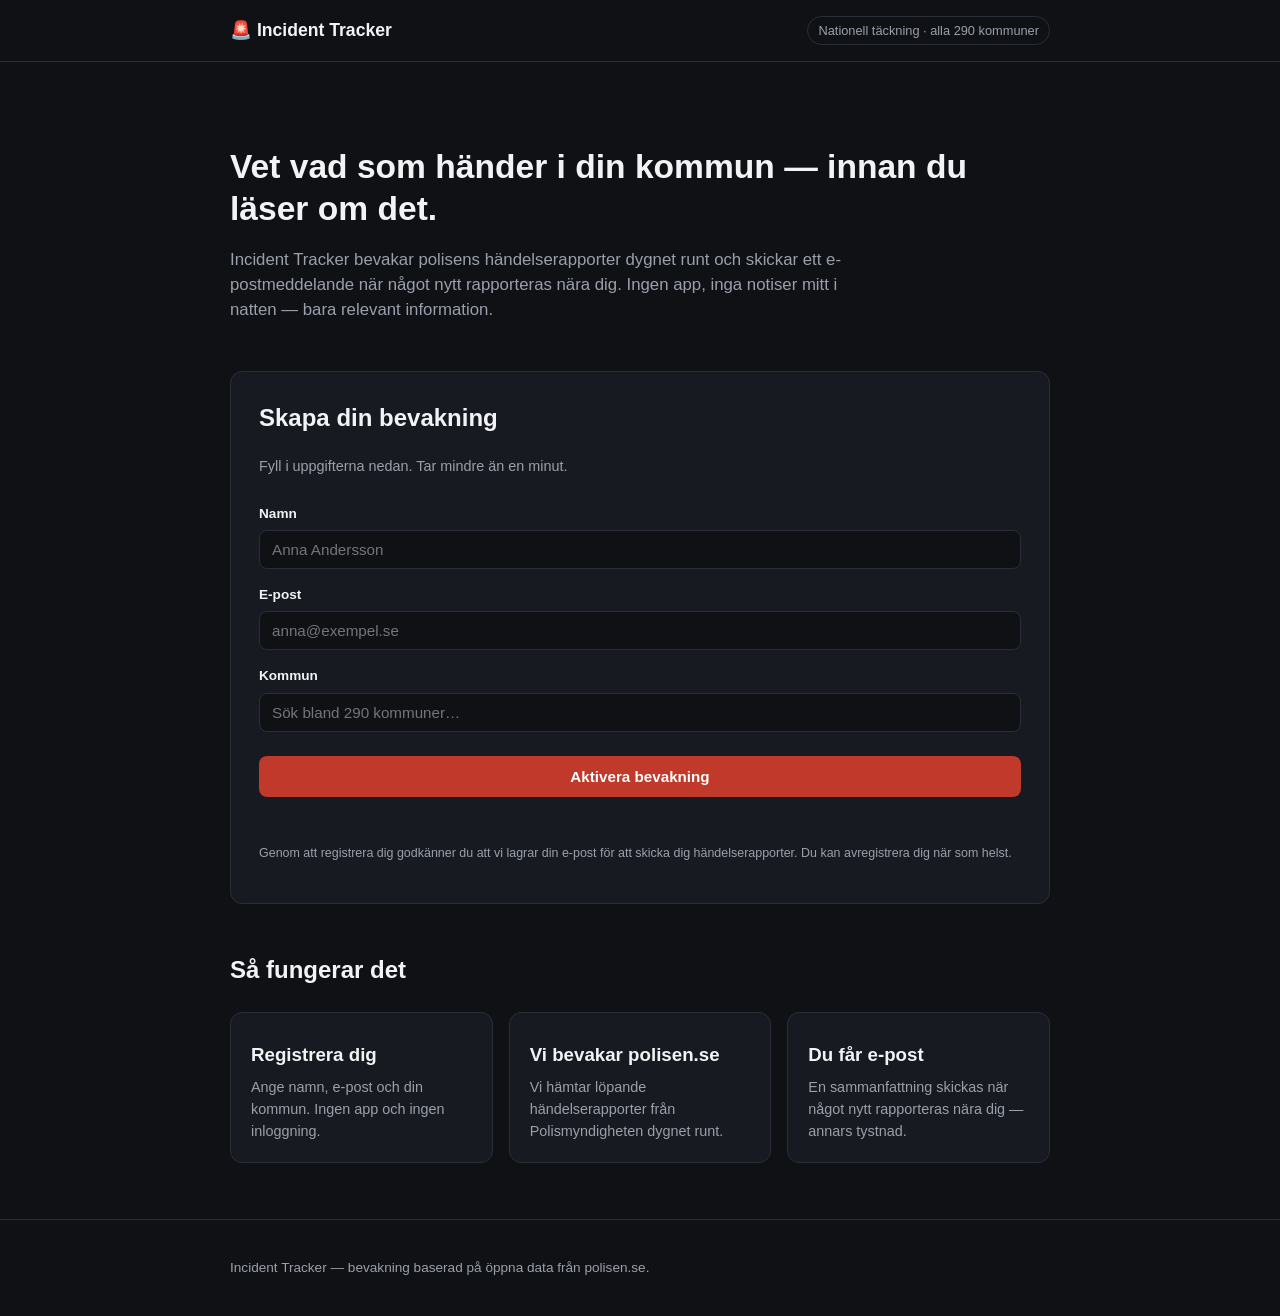
==== frontend/index.html @ 6bc27b86 "Städa upp: flytta frontend-filer till frontend-mappen" ====
<!DOCTYPE html>
<html lang="sv">
<head>
  <meta charset="UTF-8">
  <meta name="viewport" content="width=device-width, initial-scale=1.0">
  <title>Incident Tracker</title>
  <link rel="stylesheet" href="style.css">
</head>
<body>

  <header class="topbar">
    <div class="wrap">
      <span class="brand">🚨 Incident Tracker</span>
      <span class="tag">Nationell täckning · alla 290 kommuner</span>
    </div>
  </header>

  <main class="wrap">
    <section class="hero">
      <h1>Vet vad som händer i din kommun — innan du läser om det.</h1>
      <p>
        Incident Tracker bevakar polisens händelserapporter dygnet runt och
        skickar ett e-postmeddelande när något nytt rapporteras nära dig.
        Ingen app, inga notiser mitt i natten — bara relevant information.
      </p>
    </section>

    <section class="card" id="signup">
      <h2>Skapa din bevakning</h2>
      <p class="muted">Fyll i uppgifterna nedan. Tar mindre än en minut.</p>

      <form id="form">
        <label for="name">Namn</label>
        <input type="text" id="name" placeholder="Anna Andersson" required maxlength="100">

        <label for="email">E-post</label>
        <input type="email" id="email" placeholder="anna@exempel.se" required maxlength="255">

        <label for="area">Kommun</label>
        <input type="text" id="area-search" list="kommun-list" placeholder="Sök bland 290 kommuner…" required>
        <datalist id="kommun-list"></datalist>

        <button type="submit">Aktivera bevakning</button>
      </form>

      <p id="status"></p>

      <p class="fineprint">
        Genom att registrera dig godkänner du att vi lagrar din e-post för att
        skicka dig händelserapporter. Du kan avregistrera dig när som helst.
      </p>
    </section>

    <section class="steps">
      <h2>Så fungerar det</h2>
      <div class="steps-grid">
        <div class="step">
          <span class="n"></span>
          <h3>Registrera dig</h3>
          <p>Ange namn, e-post och din kommun. Ingen app och ingen inloggning.</p>
        </div>
        <div class="step">
          <span class="n"></span>
          <h3>Vi bevakar polisen.se</h3>
          <p>Vi hämtar löpande händelserapporter från Polismyndigheten dygnet runt.</p>
        </div>
        <div class="step">
          <span class="n"></span>
          <h3>Du får e-post</h3>
          <p>En sammanfattning skickas när något nytt rapporteras nära dig — annars tystnad.</p>
        </div>
      </div>
    </section>
  </main>

  <footer class="site-footer">
    <div class="wrap">
      <p>Incident Tracker — bevakning baserad på öppna data från polisen.se.</p>
    </div>
  </footer>

  <script src="kommuner.js"></script>
  <script src="script.js"></script>
</body>
</html>
---- frontend/style.css ----
:root {
  --bg: #0f1115;
  --card: #171a21;
  --border: #2a2e37;
  --text: #f2f3f5;
  --muted: #9aa0ab;
  --primary: #c0392b;
  --primary-hover: #a93226;
  --error-bg: rgba(192, 57, 43, 0.12);
  --error-text: #ff6b5b;
  --success: #4caf74;
  --radius: 12px;
}

* {
  box-sizing: border-box;
}

body {
  margin: 0;
  font-family: -apple-system, BlinkMacSystemFont, "Segoe UI", Roboto, sans-serif;
  background: var(--bg);
  color: var(--text);
  line-height: 1.5;
}

.wrap {
  max-width: 860px;
  margin: 0 auto;
  padding: 0 20px;
}

.topbar {
  border-bottom: 1px solid var(--border);
  padding: 16px 0;
}

.topbar .wrap {
  display: flex;
  align-items: center;
  justify-content: space-between;
  flex-wrap: wrap;
  gap: 8px;
}

.brand {
  font-weight: 700;
  font-size: 1.1rem;
}

.tag {
  font-size: 0.8rem;
  color: var(--muted);
  border: 1px solid var(--border);
  padding: 4px 10px;
  border-radius: 999px;
}

.hero {
  padding: 56px 0 32px;
}

.hero h1 {
  font-size: 2.1rem;
  line-height: 1.25;
  margin-bottom: 16px;
}

.hero p {
  color: var(--muted);
  font-size: 1.05rem;
  max-width: 640px;
}

.card {
  background: var(--card);
  border: 1px solid var(--border);
  border-radius: var(--radius);
  padding: 28px;
  margin-bottom: 48px;
}

.card h2 {
  margin-top: 0;
}

.muted {
  color: var(--muted);
  font-size: 0.9rem;
}

form {
  display: flex;
  flex-direction: column;
  gap: 6px;
  margin-top: 16px;
}

label {
  font-size: 0.85rem;
  font-weight: 600;
  margin-top: 10px;
}

input {
  background: var(--bg);
  border: 1px solid var(--border);
  border-radius: 8px;
  padding: 10px 12px;
  color: var(--text);
  font-size: 0.95rem;
}

input:focus {
  outline: none;
  border-color: var(--primary);
}

button {
  margin-top: 18px;
  background: var(--primary);
  color: white;
  border: none;
  border-radius: 8px;
  padding: 12px 16px;
  font-size: 0.95rem;
  font-weight: 600;
  cursor: pointer;
  transition: background 0.15s ease;
}

button:hover {
  background: var(--primary-hover);
}

button:disabled {
  opacity: 0.6;
  cursor: not-allowed;
}

#status {
  margin-top: 14px;
  font-size: 0.9rem;
  min-height: 1.2em;
}

#status.error {
  color: var(--error-text);
  background: var(--error-bg);
  padding: 8px 12px;
  border-radius: 8px;
}

#status.success {
  color: var(--success);
}

.fineprint {
  color: var(--muted);
  font-size: 0.78rem;
  margin-top: 16px;
}

.steps h2 {
  margin-bottom: 24px;
}

.steps-grid {
  display: grid;
  grid-template-columns: repeat(auto-fit, minmax(220px, 1fr));
  gap: 16px;
  margin-bottom: 56px;
}

.step {
  background: var(--card);
  border: 1px solid var(--border);
  border-radius: var(--radius);
  padding: 20px;
}

.step .n {
  color: var(--primary);
  font-weight: 700;
  font-size: 0.85rem;
}

.step h3 {
  margin: 8px 0;
}

.step p {
  color: var(--muted);
  font-size: 0.9rem;
  margin: 0;
}

.site-footer {
  border-top: 1px solid var(--border);
  padding: 24px 0;
  color: var(--muted);
  font-size: 0.85rem;
}
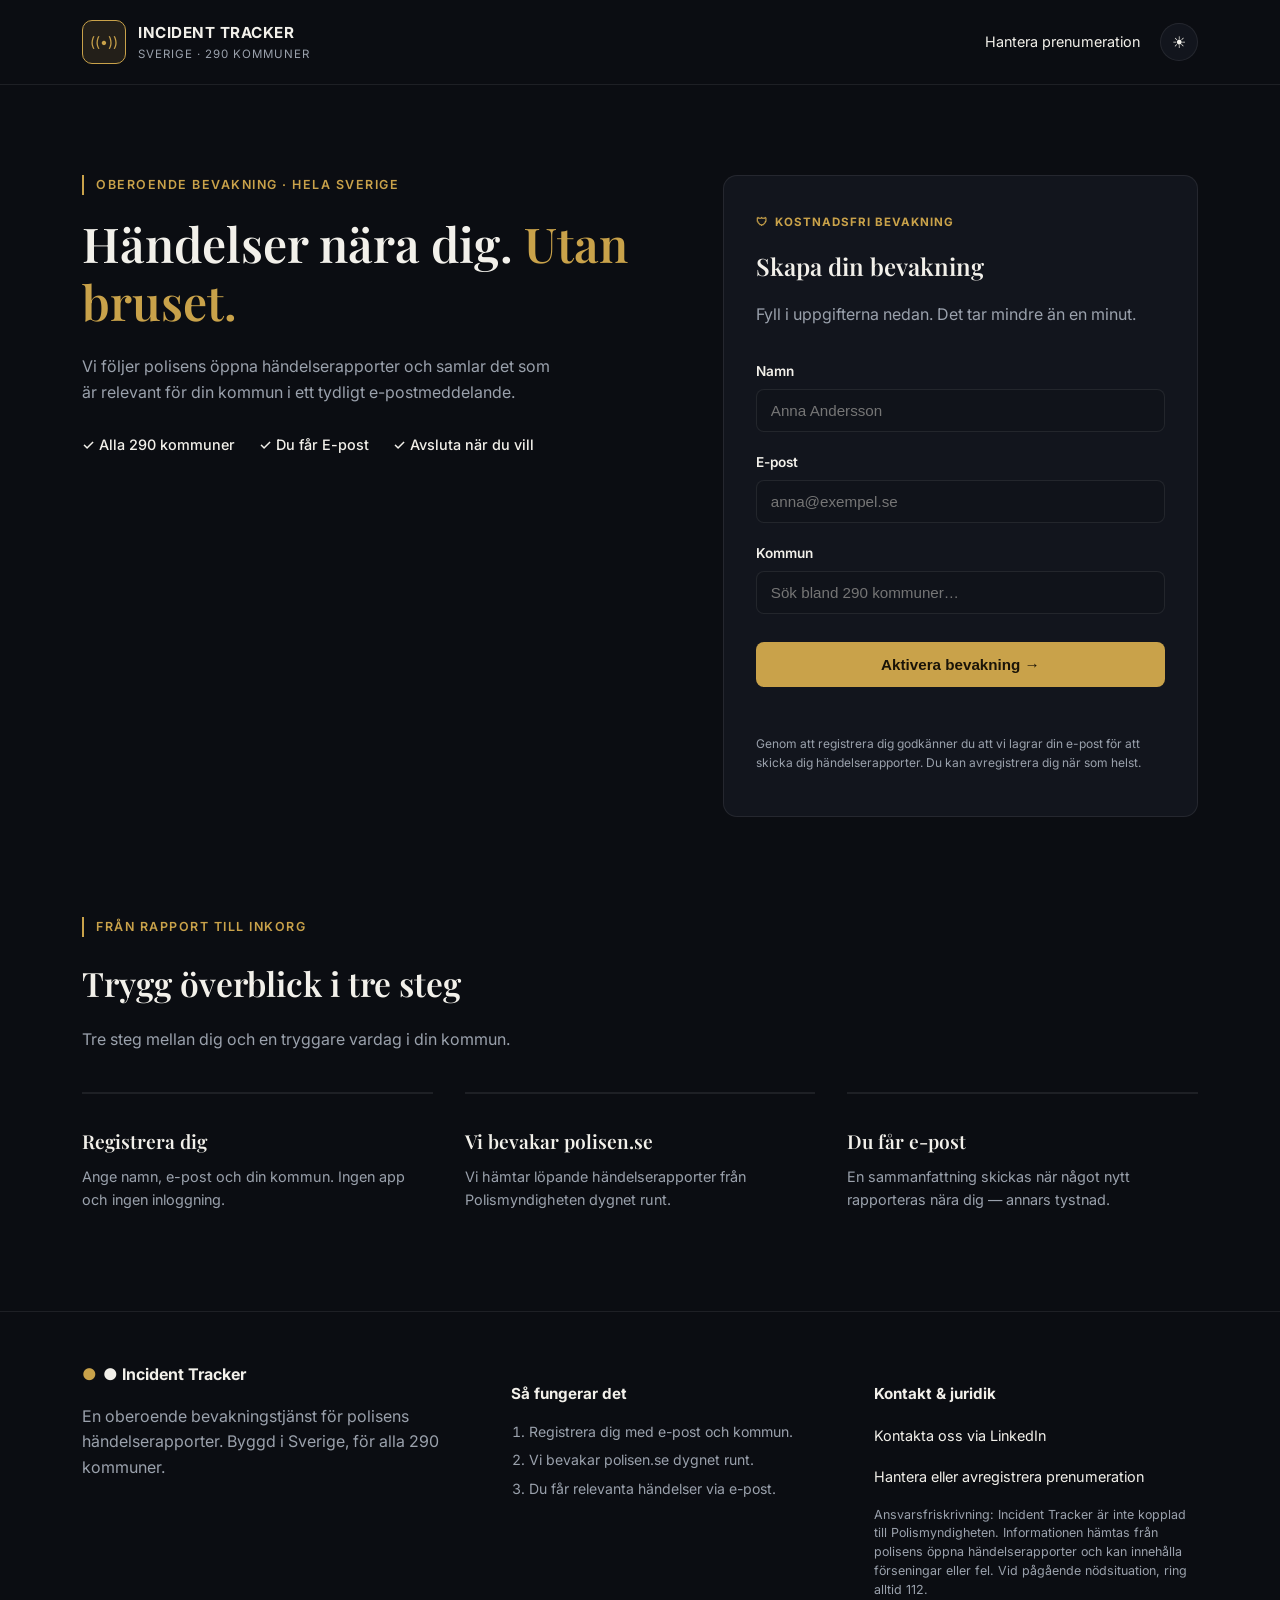
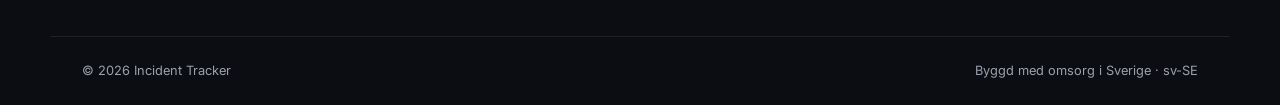
==== commit 5d387fb8: "Ny design för frontend (mörkt tema, guld-accent)" ====
--- a/frontend/index.html
+++ b/frontend/index.html
@@ -1,85 +1,352 @@
 <!DOCTYPE html>
 <html lang="sv">
 <head>
-  <meta charset="UTF-8">
-  <meta name="viewport" content="width=device-width, initial-scale=1.0">
-  <title>Incident Tracker</title>
-  <link rel="stylesheet" href="style.css">
+<meta charset="UTF-8">
+<meta name="viewport" content="width=device-width, initial-scale=1.0">
+<title>Incident Tracker — Händelser nära dig</title>
+<link rel="preconnect" href="https://fonts.googleapis.com">
+<link href="https://fonts.googleapis.com/css2?family=Playfair+Display:wght@500;600;700&family=Inter:wght@400;500;600;700&display=swap" rel="stylesheet">
+<style>
+:root {
+  --bg: #0b0d12;
+  --bg-soft: #10131a;
+  --card: #12151d;
+  --border: rgba(255,255,255,0.08);
+  --text: #f2f0ea;
+  --muted: #9aa1ac;
+  --gold: #c9a24a;
+  --gold-hover: #dcb662;
+  --radius: 14px;
+}
+* { box-sizing: border-box; }
+body {
+  margin: 0;
+  background: var(--bg);
+  color: var(--text);
+  font-family: 'Inter', -apple-system, sans-serif;
+  line-height: 1.6;
+}
+h1, h2, h3 { font-family: 'Playfair Display', serif; font-weight: 600; margin: 0; }
+.wrap { max-width: 1180px; margin: 0 auto; padding: 0 32px; }
+.gold { color: var(--gold); }
+.muted { color: var(--muted); }
+.topbar { border-bottom: 1px solid var(--border); padding: 20px 0; }
+.topbar-inner { display: flex; align-items: center; justify-content: space-between; }
+.brand { display: flex; align-items: center; gap: 12px; }
+.brand-icon {
+  width: 44px; height: 44px; border-radius: 10px;
+  background: rgba(201,162,74,0.12); border: 1px solid var(--gold);
+  color: var(--gold); display: flex; align-items: center; justify-content: center;
+  font-size: 14px;
+}
+.brand-name { font-weight: 700; letter-spacing: 0.5px; font-size: 0.95rem; }
+.brand-sub { color: var(--muted); font-size: 0.72rem; letter-spacing: 1px; }
+.topbar-actions { display: flex; align-items: center; gap: 20px; }
+.manage-link { color: var(--text); text-decoration: none; font-size: 0.9rem; }
+.manage-link:hover { color: var(--gold); }
+.icon-btn {
+  background: var(--card); border: 1px solid var(--border); color: var(--text);
+  width: 38px; height: 38px; border-radius: 50%; cursor: pointer; font-size: 1rem;
+}
+.hero {
+  display: grid; grid-template-columns: 1.1fr 0.9fr; gap: 60px;
+  padding: 90px 32px 60px; align-items: start;
+}
+.eyebrow {
+  color: var(--gold); font-size: 0.78rem; letter-spacing: 1.5px;
+  font-weight: 600; border-left: 2px solid var(--gold); padding-left: 12px;
+  margin-bottom: 20px;
+}
+.hero-text h1 { font-size: 3rem; line-height: 1.2; margin-bottom: 24px; }
+.hero-p { max-width: 480px; color: var(--muted); margin-bottom: 28px; }
+.checklist { list-style: none; padding: 0; margin: 0; display: flex; gap: 24px; flex-wrap: wrap; }
+.checklist li { color: var(--text); font-size: 0.9rem; font-weight: 500; }
+.card {
+  background: var(--card); border: 1px solid var(--border);
+  border-radius: var(--radius); padding: 32px;
+}
+.badge {
+  display: inline-flex; align-items: center; gap: 6px;
+  color: var(--gold); font-size: 0.72rem; font-weight: 700; letter-spacing: 1px;
+  margin-bottom: 16px;
+}
+.signup-card h2 { font-size: 1.5rem; margin-bottom: 6px; }
+form { display: flex; flex-direction: column; gap: 6px; margin-top: 20px; }
+label { font-size: 0.85rem; font-weight: 600; margin-top: 14px; }
+input {
+  background: var(--bg-soft); border: 1px solid var(--border); border-radius: 8px;
+  padding: 12px 14px; color: var(--text); font-size: 0.95rem;
+}
+input:focus { outline: none; border-color: var(--gold); }
+button[type="submit"] {
+  margin-top: 22px; background: var(--gold); color: #1a1408; border: none;
+  border-radius: 8px; padding: 14px; font-size: 0.95rem; font-weight: 700;
+  cursor: pointer; transition: background 0.15s;
+}
+button[type="submit"]:hover { background: var(--gold-hover); }
+#status { margin-top: 12px; font-size: 0.88rem; min-height: 1.2em; }
+#status.error { color: #ff8a7a; }
+#status.success { color: #7fd99a; }
+.fineprint { color: var(--muted); font-size: 0.75rem; margin-top: 18px; }
+.steps-section { padding: 40px 32px 80px; }
+.steps-title { font-size: 2.1rem; margin: 8px 0 6px; }
+.steps-grid { display: grid; grid-template-columns: repeat(3, 1fr); gap: 32px; margin-top: 40px; }
+.step { border-top: 2px solid var(--border); padding-top: 20px; }
+.step-top { display: flex; justify-content: space-between; align-items: center; }
+.step-n { color: var(--gold); font-weight: 700; }
+.step h3 { font-size: 1.2rem; margin: 12px 0 8px; }
+.step p { color: var(--muted); font-size: 0.9rem; margin: 0; }
+.site-footer { border-top: 1px solid var(--border); padding: 50px 0 24px; margin-top: 20px; }
+.footer-grid { display: grid; grid-template-columns: 1.2fr 1fr 1fr; gap: 40px; }
+.brand-mini { font-weight: 700; margin-bottom: 12px; }
+.brand-mini::before { content: "●"; color: var(--gold); margin-right: 6px; }
+.footer-grid h4 { font-family: 'Inter', sans-serif; font-size: 0.95rem; margin-bottom: 14px; }
+.footer-list { padding-left: 18px; color: var(--muted); font-size: 0.88rem; }
+.footer-list li { margin-bottom: 6px; }
+.footer-grid a { color: var(--text); text-decoration: none; font-size: 0.9rem; }
+.footer-grid a:hover { color: var(--gold); }
+.disclaimer { color: var(--muted); font-size: 0.78rem; margin-top: 16px; line-height: 1.5; }
+.footer-bottom {
+  display: flex; justify-content: space-between; color: var(--muted);
+  font-size: 0.8rem; padding-top: 24px; margin-top: 24px; border-top: 1px solid var(--border);
+}
+body.light {
+  --bg: #faf8f4; --bg-soft: #ffffff; --card: #ffffff;
+  --border: rgba(0,0,0,0.08); --text: #1a1a1a; --muted: #6b6f76;
+}
+@media (max-width: 900px) {
+  .hero { grid-template-columns: 1fr; }
+  .steps-grid { grid-template-columns: 1fr; }
+  .footer-grid { grid-template-columns: 1fr; }
+}
+</style>
 </head>
 <body>
 
-  <header class="topbar">
-    <div class="wrap">
-      <span class="brand">🚨 Incident Tracker</span>
-      <span class="tag">Nationell täckning · alla 290 kommuner</span>
-    </div>
-  </header>
-
-  <main class="wrap">
-    <section class="hero">
-      <h1>Vet vad som händer i din kommun — innan du läser om det.</h1>
+<header class="topbar">
+  <div class="wrap topbar-inner">
+    <div class="brand">
+      <div class="brand-icon">((•))</div>
+      <div>
+        <div class="brand-name">INCIDENT TRACKER</div>
+        <div class="brand-sub">SVERIGE · 290 KOMMUNER</div>
+      </div>
+    </div>
+    <div class="topbar-actions">
+      <a href="#" class="manage-link">Hantera prenumeration</a>
+      <button id="theme-toggle" class="icon-btn" aria-label="Växla tema">☀</button>
+    </div>
+  </div>
+</header>
+
+<main class="wrap hero">
+  <div class="hero-text">
+    <div class="eyebrow">OBEROENDE BEVAKNING · HELA SVERIGE</div>
+    <h1>Händelser nära dig. <span class="gold">Utan bruset.</span></h1>
+    <p class="hero-p">
+      Vi följer polisens öppna händelserapporter och samlar det som är
+      relevant för din kommun i ett tydligt e-postmeddelande.
+    </p>
+    <ul class="checklist">
+      <li>✓ Alla 290 kommuner</li>
+      <li>✓ Du får E-post</li>
+      <li>✓ Avsluta när du vill</li>
+    </ul>
+  </div>
+
+  <div class="card signup-card" id="signup">
+    <div class="badge"><span class="shield">🛡</span> KOSTNADSFRI BEVAKNING</div>
+    <h2>Skapa din bevakning</h2>
+    <p class="muted">Fyll i uppgifterna nedan. Det tar mindre än en minut.</p>
+
+    <form id="form">
+      <label for="name">Namn</label>
+      <input type="text" id="name" placeholder="Anna Andersson" required maxlength="100">
+
+      <label for="email">E-post</label>
+      <input type="email" id="email" placeholder="anna@exempel.se" required maxlength="255">
+
+      <label for="area-search">Kommun</label>
+      <input type="text" id="area-search" list="kommun-list" placeholder="Sök bland 290 kommuner…" required>
+      <datalist id="kommun-list"></datalist>
+
+      <button type="submit">Aktivera bevakning →</button>
+    </form>
+
+    <p id="status"></p>
+
+    <p class="fineprint">
+      Genom att registrera dig godkänner du att vi lagrar din e-post för att
+      skicka dig händelserapporter. Du kan avregistrera dig när som helst.
+    </p>
+  </div>
+</main>
+
+<section class="steps-section wrap">
+  <div class="eyebrow">FRÅN RAPPORT TILL INKORG</div>
+  <h2 class="steps-title">Trygg överblick i tre steg</h2>
+  <p class="muted">Tre steg mellan dig och en tryggare vardag i din kommun.</p>
+
+  <div class="steps-grid">
+    <div class="step">
+      <div class="step-top"><span class="step-n"></span><span class="pin"></span></div>
+      <h3>Registrera dig</h3>
+      <p>Ange namn, e-post och din kommun. Ingen app och ingen inloggning.</p>
+    </div>
+    <div class="step">
+      <div class="step-top"><span class="step-n"></span><span class="pin"></span></div>
+      <h3>Vi bevakar polisen.se</h3>
+      <p>Vi hämtar löpande händelserapporter från Polismyndigheten dygnet runt.</p>
+    </div>
+    <div class="step">
+      <div class="step-top"><span class="step-n"></span><span class="pin"></span></div>
+      <h3>Du får e-post</h3>
+      <p>En sammanfattning skickas när något nytt rapporteras nära dig — annars tystnad.</p>
+    </div>
+  </div>
+</section>
+
+<footer class="site-footer">
+  <div class="wrap footer-grid">
+    <div>
+      <div class="brand-mini">● Incident Tracker</div>
+      <p class="muted">
+        En oberoende bevakningstjänst för polisens händelserapporter.
+        Byggd i Sverige, för alla 290 kommuner.
+      </p>
+    </div>
+    <div>
+      <h4>Så fungerar det</h4>
+      <ol class="footer-list">
+        <li>Registrera dig med e-post och kommun.</li>
+        <li>Vi bevakar polisen.se dygnet runt.</li>
+        <li>Du får relevanta händelser via e-post.</li>
+      </ol>
+    </div>
+    <div>
+      <h4>Kontakt & juridik</h4>
       <p>
-        Incident Tracker bevakar polisens händelserapporter dygnet runt och
-        skickar ett e-postmeddelande när något nytt rapporteras nära dig.
-        Ingen app, inga notiser mitt i natten — bara relevant information.
+        <a href="https://www.linkedin.com/in/blakejoeseph/" target="_blank" rel="noopener">
+          Kontakta oss via LinkedIn
+        </a>
       </p>
-    </section>
-
-    <section class="card" id="signup">
-      <h2>Skapa din bevakning</h2>
-      <p class="muted">Fyll i uppgifterna nedan. Tar mindre än en minut.</p>
-
-      <form id="form">
-        <label for="name">Namn</label>
-        <input type="text" id="name" placeholder="Anna Andersson" required maxlength="100">
-
-        <label for="email">E-post</label>
-        <input type="email" id="email" placeholder="anna@exempel.se" required maxlength="255">
-
-        <label for="area">Kommun</label>
-        <input type="text" id="area-search" list="kommun-list" placeholder="Sök bland 290 kommuner…" required>
-        <datalist id="kommun-list"></datalist>
-
-        <button type="submit">Aktivera bevakning</button>
-      </form>
-
-      <p id="status"></p>
-
-      <p class="fineprint">
-        Genom att registrera dig godkänner du att vi lagrar din e-post för att
-        skicka dig händelserapporter. Du kan avregistrera dig när som helst.
+      <p><a href="#">Hantera eller avregistrera prenumeration</a></p>
+      <p class="disclaimer">
+        Ansvarsfriskrivning: Incident Tracker är inte kopplad till
+        Polismyndigheten. Informationen hämtas från polisens öppna
+        händelserapporter och kan innehålla förseningar eller fel.
+        Vid pågående nödsituation, ring alltid 112.
       </p>
-    </section>
-
-    <section class="steps">
-      <h2>Så fungerar det</h2>
-      <div class="steps-grid">
-        <div class="step">
-          <span class="n"></span>
-          <h3>Registrera dig</h3>
-          <p>Ange namn, e-post och din kommun. Ingen app och ingen inloggning.</p>
-        </div>
-        <div class="step">
-          <span class="n"></span>
-          <h3>Vi bevakar polisen.se</h3>
-          <p>Vi hämtar löpande händelserapporter från Polismyndigheten dygnet runt.</p>
-        </div>
-        <div class="step">
-          <span class="n"></span>
-          <h3>Du får e-post</h3>
-          <p>En sammanfattning skickas när något nytt rapporteras nära dig — annars tystnad.</p>
-        </div>
-      </div>
-    </section>
-  </main>
-
-  <footer class="site-footer">
-    <div class="wrap">
-      <p>Incident Tracker — bevakning baserad på öppna data från polisen.se.</p>
-    </div>
-  </footer>
-
-  <script src="kommuner.js"></script>
-  <script src="script.js"></script>
+    </div>
+  </div>
+  <div class="wrap footer-bottom">
+    <span>© 2026 Incident Tracker</span>
+    <span>Byggd med omsorg i Sverige · sv-SE</span>
+  </div>
+</footer>
+
+<script>
+// Alla 290 svenska kommuner
+const KOMMUNER = [
+  "Ale", "Alingsås", "Alvesta", "Aneby", "Arboga", "Arjeplog", "Arvidsjaur",
+  "Arvika", "Askersund", "Avesta", "Bengtsfors", "Berg", "Bjurholm", "Bjuv",
+  "Boden", "Bollebygd", "Bollnäs", "Borgholm", "Borlänge", "Borås", "Botkyrka",
+  "Boxholm", "Bromölla", "Bräcke", "Burlöv", "Båstad", "Dals-Ed", "Danderyd",
+  "Degerfors", "Dorotea", "Eda", "Ekerö", "Eksjö", "Emmaboda", "Enköping",
+  "Eskilstuna", "Eslöv", "Essunga", "Fagersta", "Falkenberg", "Falköping",
+  "Falun", "Filipstad", "Finspång", "Flen", "Forshaga", "Färgelanda",
+  "Gagnef", "Gislaved", "Gnesta", "Gnosjö", "Gotland", "Grums", "Grästorp",
+  "Gullspång", "Gällivare", "Gävle", "Göteborg", "Götene", "Habo", "Hagfors",
+  "Hallsberg", "Hallstahammar", "Halmstad", "Hammarö", "Haninge", "Haparanda",
+  "Heby", "Hedemora", "Helsingborg", "Herrljunga", "Hjo", "Hofors",
+  "Huddinge", "Hudiksvall", "Hultsfred", "Hylte", "Håbo", "Hällefors",
+  "Härjedalen", "Härnösand", "Härryda", "Hässleholm", "Höganäs", "Högsby",
+  "Hörby", "Höör", "Jokkmokk", "Järfälla", "Jönköping", "Kalix", "Kalmar",
+  "Karlsborg", "Karlshamn", "Karlskoga", "Karlskrona", "Karlstad", "Katrineholm",
+  "Kil", "Kinda", "Kiruna", "Klippan", "Knivsta", "Kramfors", "Kristianstad",
+  "Kristinehamn", "Krokom", "Kumla", "Kungsbacka", "Kungsör", "Kungälv",
+  "Kävlinge", "Köping", "Laholm", "Landskrona", "Laxå", "Lekeberg", "Leksand",
+  "Lerum", "Lessebo", "Lidingö", "Lidköping", "Lilla Edet", "Lindesberg",
+  "Linköping", "Ljungby", "Ljusdal", "Ljusnarsberg", "Lomma", "Ludvika",
+  "Luleå", "Lund", "Lycksele", "Lysekil", "Malmö", "Malung-Sälen", "Malå",
+  "Mariestad", "Mark", "Markaryd", "Mellerud", "Mjölby", "Mora", "Motala",
+  "Mullsjö", "Munkedal", "Munkfors", "Mölndal", "Mönsterås", "Mörbylånga",
+  "Nacka", "Nora", "Norberg", "Nordanstig", "Nordmaling", "Norrköping",
+  "Norrtälje", "Norsjö", "Nybro", "Nykvarn", "Nyköping", "Nynäshamn",
+  "Nässjö", "Ockelbo", "Olofström", "Orsa", "Orust", "Osby", "Oskarshamn",
+  "Ovanåker", "Oxelösund", "Pajala", "Partille", "Perstorp", "Piteå",
+  "Ragunda", "Robertsfors", "Ronneby", "Rättvik", "Sala", "Salem", "Sandviken",
+  "Sigtuna", "Simrishamn", "Sjöbo", "Skara", "Skellefteå", "Skinnskatteberg",
+  "Skurup", "Skövde", "Smedjebacken", "Sollefteå", "Sollentuna", "Solna",
+  "Sorsele", "Sotenäs", "Staffanstorp", "Stenungsund", "Stockholm",
+  "Storfors", "Storuman", "Strängnäs", "Strömstad", "Strömsund", "Sundbyberg",
+  "Sundsvall", "Sunne", "Surahammar", "Svalöv", "Svedala", "Svenljunga",
+  "Säffle", "Säter", "Sävsjö", "Söderhamn", "Söderköping", "Södertälje",
+  "Sölvesborg", "Tanum", "Tibro", "Tidaholm", "Tierp", "Timrå", "Tingsryd",
+  "Tjörn", "Tomelilla", "Torsby", "Torsås", "Tranemo", "Tranås", "Trelleborg",
+  "Trollhättan", "Trosa", "Tyresö", "Täby", "Töreboda", "Uddevalla",
+  "Ulricehamn", "Umeå", "Upplands Väsby", "Upplands-Bro", "Uppsala",
+  "Uppvidinge", "Vadstena", "Vaggeryd", "Valdemarsvik", "Vallentuna",
+  "Vansbro", "Vara", "Varberg", "Vaxholm", "Vellinge", "Vetlanda", "Vilhelmina",
+  "Vårgårda",
+  "Vimmerby", "Vindeln", "Vingåker", "Vänersborg", "Vännäs", "Värmdö",
+  "Värnamo", "Västervik", "Västerås", "Växjö", "Ydre", "Ystad", "Åmål",
+  "Ånge", "Åre", "Årjäng", "Åsele", "Åstorp", "Åtvidaberg", "Älmhult",
+  "Älvdalen", "Älvkarleby", "Älvsbyn", "Ängelholm", "Öckerö", "Ödeshög",
+  "Örebro", "Örkelljunga", "Örnsköldsvik", "Östersund", "Österåker",
+  "Östhammar", "Östra Göinge", "Överkalix", "Övertorneå"
+];
+
+const kommunList = document.getElementById("kommun-list");
+KOMMUNER.forEach((k) => {
+  const opt = document.createElement("option");
+  opt.value = k;
+  kommunList.appendChild(opt);
+});
+
+document.getElementById("theme-toggle").addEventListener("click", () => {
+  document.body.classList.toggle("light");
+});
+
+const API_URL = "https://indicent-tracker-com.onrender.com";
+const form = document.getElementById("form");
+const status = document.getElementById("status");
+
+form.addEventListener("submit", async (e) => {
+  e.preventDefault();
+  const name = document.getElementById("name").value.trim();
+  const email = document.getElementById("email").value.trim().toLowerCase();
+  const kommun = document.getElementById("area-search").value.trim();
+
+  status.className = "";
+  status.innerText = "";
+
+  if (!KOMMUNER.includes(kommun)) {
+    status.className = "error";
+    status.innerText = "Välj en kommun från listan.";
+    return;
+  }
+
+  try {
+    const res = await fetch(`${API_URL}/api/users`, {
+      method: "POST",
+      headers: { "Content-Type": "application/json" },
+      body: JSON.stringify({ name, email, kommun }),
+    });
+    const data = await res.json();
+    if (!res.ok) {
+      status.className = "error";
+      status.innerText = data.error || "Något gick fel.";
+      return;
+    }
+    status.className = "success";
+    status.innerText = "✅ Du är registrerad!";
+    form.reset();
+  } catch {
+    status.className = "error";
+    status.innerText = "❌ Kunde inte nå servern.";
+  }
+});
+</script>
 </body>
-</html>+</html>
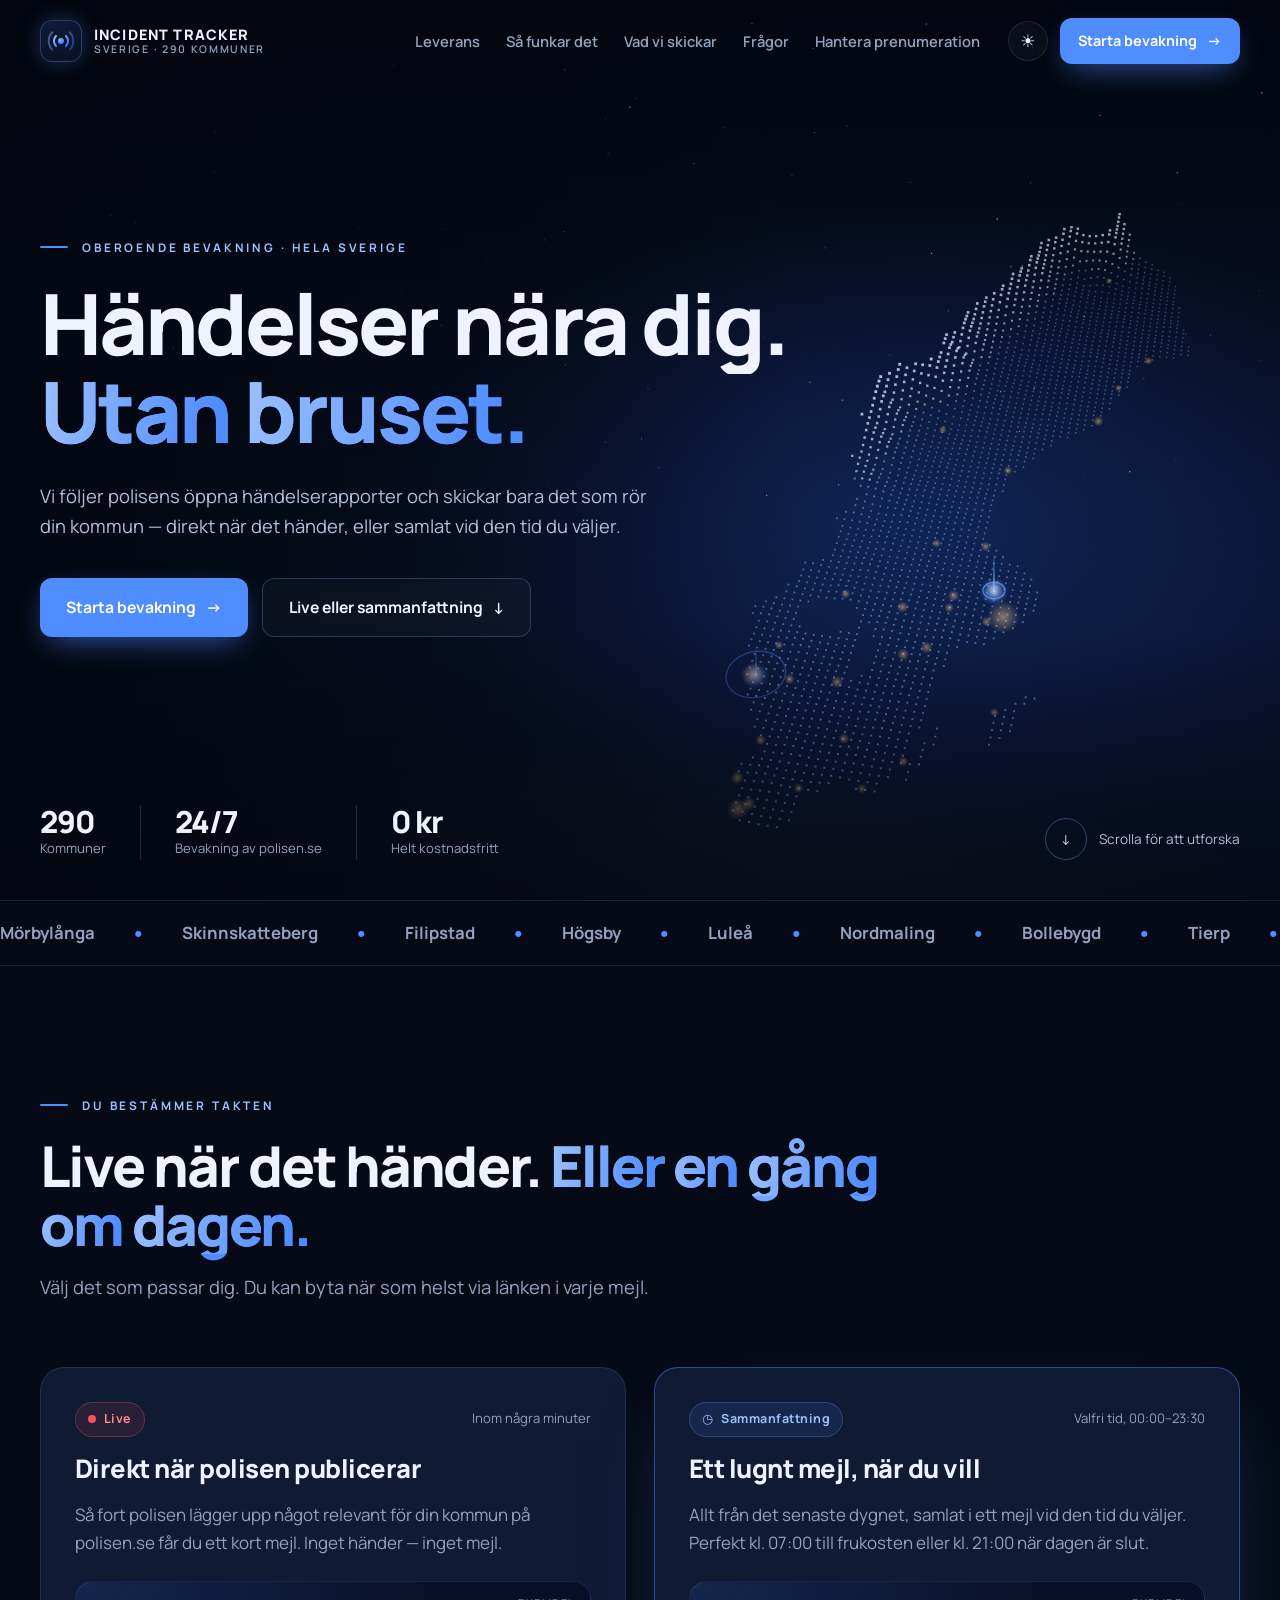
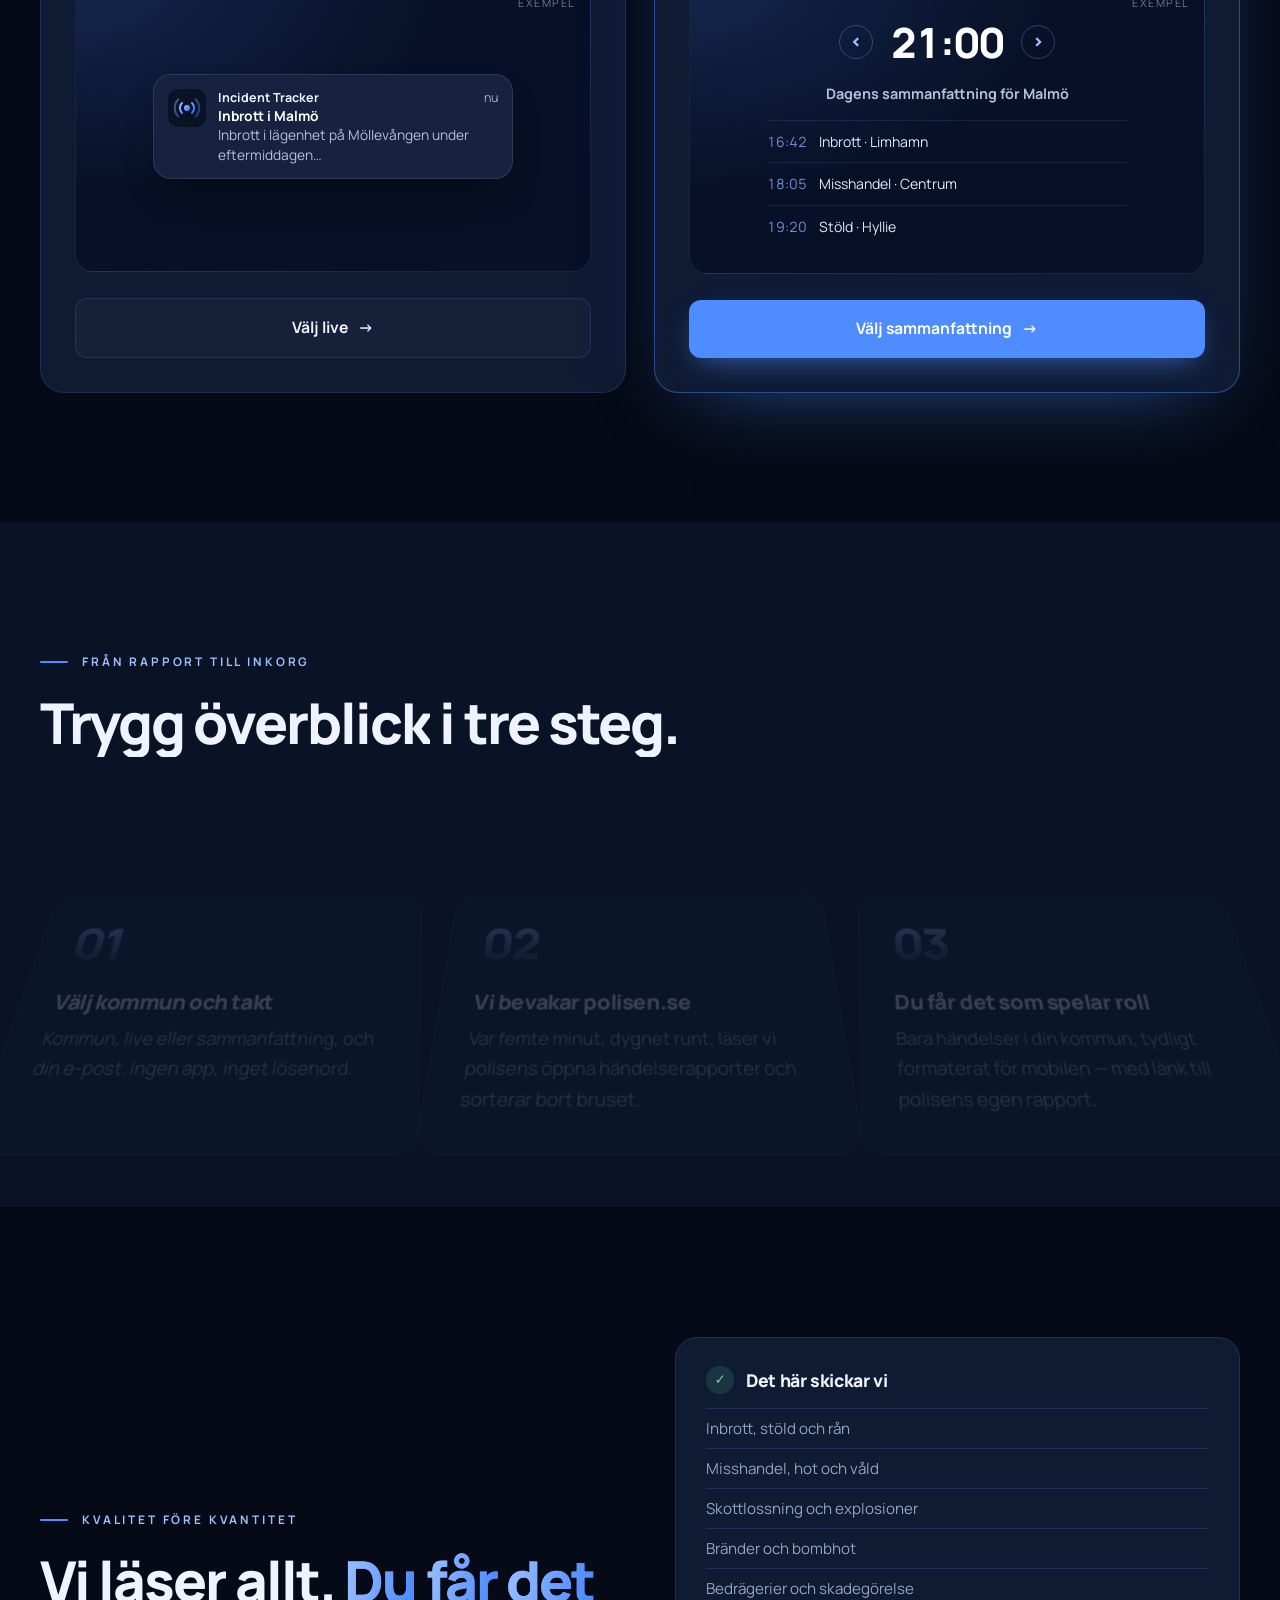
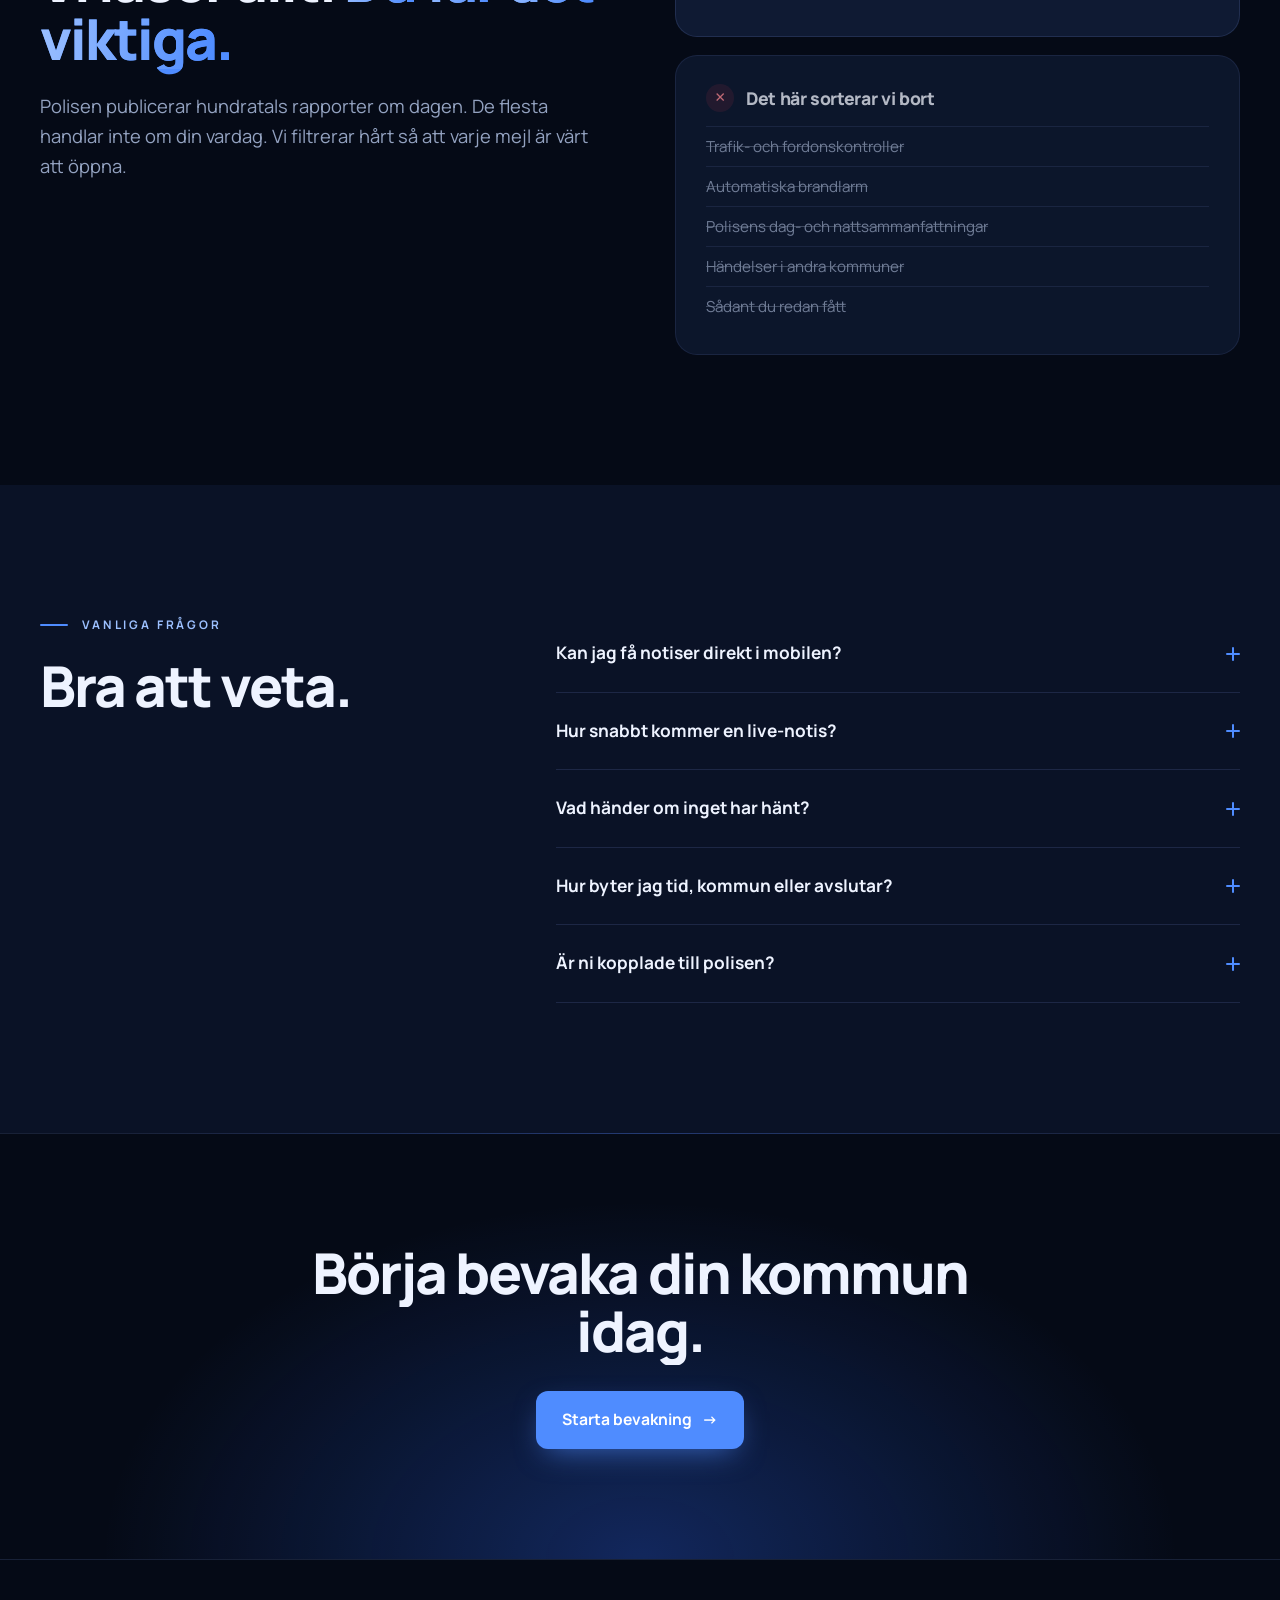
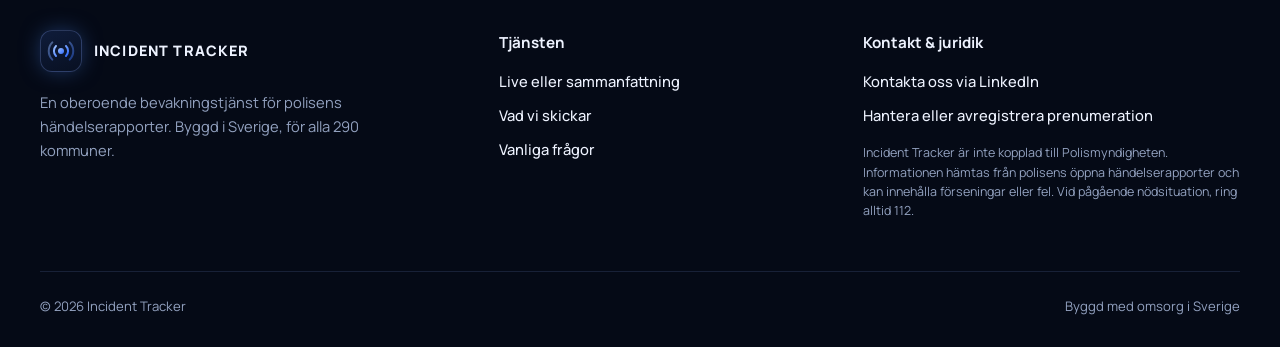
==== commit eac7d354: "Live eller daglig sammanfattning, hantera prenumeration och ny design Leverans: - Varje prenumerant " ====
--- a/frontend/index.html
+++ b/frontend/index.html
@@ -3,350 +3,376 @@
 <head>
 <meta charset="UTF-8">
 <meta name="viewport" content="width=device-width, initial-scale=1.0">
-<title>Incident Tracker — Händelser nära dig</title>
+<title>Incident Tracker — Polisens händelser i din kommun</title>
+<meta name="description" content="Få polisens händelserapporter för din kommun — live när något händer eller som en sammanfattning vid den tid du väljer. Gratis, för alla 290 kommuner.">
+<meta name="theme-color" content="#050a16">
+<link rel="icon" href="logo.svg" type="image/svg+xml">
 <link rel="preconnect" href="https://fonts.googleapis.com">
-<link href="https://fonts.googleapis.com/css2?family=Playfair+Display:wght@500;600;700&family=Inter:wght@400;500;600;700&display=swap" rel="stylesheet">
-<style>
-:root {
-  --bg: #0b0d12;
-  --bg-soft: #10131a;
-  --card: #12151d;
-  --border: rgba(255,255,255,0.08);
-  --text: #f2f0ea;
-  --muted: #9aa1ac;
-  --gold: #c9a24a;
-  --gold-hover: #dcb662;
-  --radius: 14px;
-}
-* { box-sizing: border-box; }
-body {
-  margin: 0;
-  background: var(--bg);
-  color: var(--text);
-  font-family: 'Inter', -apple-system, sans-serif;
-  line-height: 1.6;
-}
-h1, h2, h3 { font-family: 'Playfair Display', serif; font-weight: 600; margin: 0; }
-.wrap { max-width: 1180px; margin: 0 auto; padding: 0 32px; }
-.gold { color: var(--gold); }
-.muted { color: var(--muted); }
-.topbar { border-bottom: 1px solid var(--border); padding: 20px 0; }
-.topbar-inner { display: flex; align-items: center; justify-content: space-between; }
-.brand { display: flex; align-items: center; gap: 12px; }
-.brand-icon {
-  width: 44px; height: 44px; border-radius: 10px;
-  background: rgba(201,162,74,0.12); border: 1px solid var(--gold);
-  color: var(--gold); display: flex; align-items: center; justify-content: center;
-  font-size: 14px;
-}
-.brand-name { font-weight: 700; letter-spacing: 0.5px; font-size: 0.95rem; }
-.brand-sub { color: var(--muted); font-size: 0.72rem; letter-spacing: 1px; }
-.topbar-actions { display: flex; align-items: center; gap: 20px; }
-.manage-link { color: var(--text); text-decoration: none; font-size: 0.9rem; }
-.manage-link:hover { color: var(--gold); }
-.icon-btn {
-  background: var(--card); border: 1px solid var(--border); color: var(--text);
-  width: 38px; height: 38px; border-radius: 50%; cursor: pointer; font-size: 1rem;
-}
-.hero {
-  display: grid; grid-template-columns: 1.1fr 0.9fr; gap: 60px;
-  padding: 90px 32px 60px; align-items: start;
-}
-.eyebrow {
-  color: var(--gold); font-size: 0.78rem; letter-spacing: 1.5px;
-  font-weight: 600; border-left: 2px solid var(--gold); padding-left: 12px;
-  margin-bottom: 20px;
-}
-.hero-text h1 { font-size: 3rem; line-height: 1.2; margin-bottom: 24px; }
-.hero-p { max-width: 480px; color: var(--muted); margin-bottom: 28px; }
-.checklist { list-style: none; padding: 0; margin: 0; display: flex; gap: 24px; flex-wrap: wrap; }
-.checklist li { color: var(--text); font-size: 0.9rem; font-weight: 500; }
-.card {
-  background: var(--card); border: 1px solid var(--border);
-  border-radius: var(--radius); padding: 32px;
-}
-.badge {
-  display: inline-flex; align-items: center; gap: 6px;
-  color: var(--gold); font-size: 0.72rem; font-weight: 700; letter-spacing: 1px;
-  margin-bottom: 16px;
-}
-.signup-card h2 { font-size: 1.5rem; margin-bottom: 6px; }
-form { display: flex; flex-direction: column; gap: 6px; margin-top: 20px; }
-label { font-size: 0.85rem; font-weight: 600; margin-top: 14px; }
-input {
-  background: var(--bg-soft); border: 1px solid var(--border); border-radius: 8px;
-  padding: 12px 14px; color: var(--text); font-size: 0.95rem;
-}
-input:focus { outline: none; border-color: var(--gold); }
-button[type="submit"] {
-  margin-top: 22px; background: var(--gold); color: #1a1408; border: none;
-  border-radius: 8px; padding: 14px; font-size: 0.95rem; font-weight: 700;
-  cursor: pointer; transition: background 0.15s;
-}
-button[type="submit"]:hover { background: var(--gold-hover); }
-#status { margin-top: 12px; font-size: 0.88rem; min-height: 1.2em; }
-#status.error { color: #ff8a7a; }
-#status.success { color: #7fd99a; }
-.fineprint { color: var(--muted); font-size: 0.75rem; margin-top: 18px; }
-.steps-section { padding: 40px 32px 80px; }
-.steps-title { font-size: 2.1rem; margin: 8px 0 6px; }
-.steps-grid { display: grid; grid-template-columns: repeat(3, 1fr); gap: 32px; margin-top: 40px; }
-.step { border-top: 2px solid var(--border); padding-top: 20px; }
-.step-top { display: flex; justify-content: space-between; align-items: center; }
-.step-n { color: var(--gold); font-weight: 700; }
-.step h3 { font-size: 1.2rem; margin: 12px 0 8px; }
-.step p { color: var(--muted); font-size: 0.9rem; margin: 0; }
-.site-footer { border-top: 1px solid var(--border); padding: 50px 0 24px; margin-top: 20px; }
-.footer-grid { display: grid; grid-template-columns: 1.2fr 1fr 1fr; gap: 40px; }
-.brand-mini { font-weight: 700; margin-bottom: 12px; }
-.brand-mini::before { content: "●"; color: var(--gold); margin-right: 6px; }
-.footer-grid h4 { font-family: 'Inter', sans-serif; font-size: 0.95rem; margin-bottom: 14px; }
-.footer-list { padding-left: 18px; color: var(--muted); font-size: 0.88rem; }
-.footer-list li { margin-bottom: 6px; }
-.footer-grid a { color: var(--text); text-decoration: none; font-size: 0.9rem; }
-.footer-grid a:hover { color: var(--gold); }
-.disclaimer { color: var(--muted); font-size: 0.78rem; margin-top: 16px; line-height: 1.5; }
-.footer-bottom {
-  display: flex; justify-content: space-between; color: var(--muted);
-  font-size: 0.8rem; padding-top: 24px; margin-top: 24px; border-top: 1px solid var(--border);
-}
-body.light {
-  --bg: #faf8f4; --bg-soft: #ffffff; --card: #ffffff;
-  --border: rgba(0,0,0,0.08); --text: #1a1a1a; --muted: #6b6f76;
-}
-@media (max-width: 900px) {
-  .hero { grid-template-columns: 1fr; }
-  .steps-grid { grid-template-columns: 1fr; }
-  .footer-grid { grid-template-columns: 1fr; }
-}
-</style>
+<link rel="preconnect" href="https://fonts.gstatic.com" crossorigin>
+<link href="https://fonts.googleapis.com/css2?family=Manrope:wght@400;500;600;700;800&display=swap" rel="stylesheet">
+<link rel="stylesheet" href="style.css">
 </head>
 <body>
 
-<header class="topbar">
-  <div class="wrap topbar-inner">
-    <div class="brand">
-      <div class="brand-icon">((•))</div>
-      <div>
-        <div class="brand-name">INCIDENT TRACKER</div>
-        <div class="brand-sub">SVERIGE · 290 KOMMUNER</div>
-      </div>
-    </div>
-    <div class="topbar-actions">
-      <a href="#" class="manage-link">Hantera prenumeration</a>
-      <button id="theme-toggle" class="icon-btn" aria-label="Växla tema">☀</button>
+<svg width="0" height="0" style="position:absolute" aria-hidden="true">
+  <defs>
+    <linearGradient id="logo-g" x1="0" y1="0" x2="1" y2="1">
+      <stop offset="0" stop-color="#9cc0ff"/><stop offset="1" stop-color="#2f6bff"/>
+    </linearGradient>
+    <symbol id="logo" viewBox="0 0 48 48">
+      <circle cx="24" cy="24" r="4.5" fill="url(#logo-g)"/>
+      <path d="M16.5 16.5a10.6 10.6 0 0 0 0 15M31.5 16.5a10.6 10.6 0 0 1 0 15" stroke="url(#logo-g)" stroke-width="3" stroke-linecap="round" fill="none"/>
+      <path class="logo-outer" d="M11 11a18.4 18.4 0 0 0 0 26M37 11a18.4 18.4 0 0 1 0 26" stroke="url(#logo-g)" stroke-width="3" stroke-linecap="round" fill="none" opacity=".45"/>
+    </symbol>
+  </defs>
+</svg>
+
+<div class="loader" id="loader" aria-hidden="true">
+  <div class="loader-mark"><svg><use href="#logo"/></svg></div>
+  <div class="loader-text">INCIDENT TRACKER</div>
+</div>
+
+<header class="nav" id="nav">
+  <div class="container nav-inner">
+    <a href="#top" class="brand" aria-label="Incident Tracker, till toppen">
+      <span class="brand-mark"><svg><use href="#logo"/></svg></span>
+      <span class="brand-text">
+        <span class="brand-name">INCIDENT TRACKER</span>
+        <span class="brand-sub">SVERIGE · 290 KOMMUNER</span>
+      </span>
+    </a>
+    <nav class="nav-links" id="navLinks">
+      <a href="#leverans">Leverans</a>
+      <a href="#steg">Så funkar det</a>
+      <a href="#kvalitet">Vad vi skickar</a>
+      <a href="#faq">Frågor</a>
+      <button class="nav-manage" data-open-manage>Hantera prenumeration</button>
+    </nav>
+    <div class="nav-actions">
+      <button id="theme-toggle" class="icon-btn" aria-label="Växla ljust/mörkt tema">☀</button>
+      <button class="btn btn-primary btn-sm" data-open-form>Starta bevakning <span aria-hidden="true">→</span></button>
+      <button class="burger" id="burger" aria-label="Meny" aria-expanded="false"><span></span><span></span></button>
     </div>
   </div>
 </header>
 
-<main class="wrap hero">
-  <div class="hero-text">
-    <div class="eyebrow">OBEROENDE BEVAKNING · HELA SVERIGE</div>
-    <h1>Händelser nära dig. <span class="gold">Utan bruset.</span></h1>
-    <p class="hero-p">
-      Vi följer polisens öppna händelserapporter och samlar det som är
-      relevant för din kommun i ett tydligt e-postmeddelande.
-    </p>
-    <ul class="checklist">
-      <li>✓ Alla 290 kommuner</li>
-      <li>✓ Du får E-post</li>
-      <li>✓ Avsluta när du vill</li>
-    </ul>
-  </div>
-
-  <div class="card signup-card" id="signup">
-    <div class="badge"><span class="shield">🛡</span> KOSTNADSFRI BEVAKNING</div>
-    <h2>Skapa din bevakning</h2>
-    <p class="muted">Fyll i uppgifterna nedan. Det tar mindre än en minut.</p>
-
-    <form id="form">
-      <label for="name">Namn</label>
-      <input type="text" id="name" placeholder="Anna Andersson" required maxlength="100">
-
-      <label for="email">E-post</label>
-      <input type="email" id="email" placeholder="anna@exempel.se" required maxlength="255">
-
-      <label for="area-search">Kommun</label>
-      <input type="text" id="area-search" list="kommun-list" placeholder="Sök bland 290 kommuner…" required>
-      <datalist id="kommun-list"></datalist>
-
-      <button type="submit">Aktivera bevakning →</button>
-    </form>
-
-    <p id="status"></p>
-
-    <p class="fineprint">
-      Genom att registrera dig godkänner du att vi lagrar din e-post för att
-      skicka dig händelserapporter. Du kan avregistrera dig när som helst.
-    </p>
-  </div>
+<main id="top">
+  <section class="hero">
+    <canvas id="sweden" aria-hidden="true"></canvas>
+    <div class="hero-shade" aria-hidden="true"></div>
+
+    <div class="container hero-content">
+      <div class="eyebrow eyebrow-line">Oberoende bevakning · Hela Sverige</div>
+      <h1>Händelser nära dig.<br><span class="accent">Utan bruset.</span></h1>
+      <p class="lead">
+        Vi följer polisens öppna händelserapporter och skickar bara det som
+        rör din kommun — direkt när det händer, eller samlat vid den tid du väljer.
+      </p>
+      <div class="hero-ctas">
+        <button class="btn btn-primary" data-open-form>Starta bevakning <span aria-hidden="true">→</span></button>
+        <a class="btn btn-ghost" href="#leverans">Live eller sammanfattning <span aria-hidden="true">↓</span></a>
+      </div>
+    </div>
+
+    <div class="container hero-bottom">
+      <dl class="stats">
+        <div class="stat"><dt><span data-count>290</span></dt><dd>Kommuner</dd></div>
+        <div class="stat"><dt><span data-count>24</span>/7</dt><dd>Bevakning av polisen.se</dd></div>
+        <div class="stat"><dt><span data-count>0</span> kr</dt><dd>Helt kostnadsfritt</dd></div>
+      </dl>
+      <a href="#leverans" class="scroll-hint">
+        <span class="scroll-circle" aria-hidden="true">↓</span>
+        Scrolla för att utforska
+      </a>
+    </div>
+  </section>
+
+  <div class="marquee" aria-hidden="true">
+    <div class="marquee-track" id="marquee"></div>
+  </div>
+
+  <section id="leverans" class="section">
+    <div class="container">
+      <div class="section-head reveal">
+        <div class="eyebrow eyebrow-line">Du bestämmer takten</div>
+        <h2>Live när det händer. <span class="accent">Eller en gång om dagen.</span></h2>
+        <p class="lead">Välj det som passar dig. Du kan byta när som helst via länken i varje mejl.</p>
+      </div>
+
+      <div class="modes">
+        <article class="mode tilt" data-3d>
+          <div class="mode-top">
+            <span class="pill pill-live"><span class="live-dot"></span> Live</span>
+            <span class="mode-meta">Inom några minuter</span>
+          </div>
+          <h3>Direkt när polisen publicerar</h3>
+          <p>Så fort polisen lägger upp något relevant för din kommun på polisen.se får du ett kort mejl. Inget händer — inget mejl.</p>
+          <div class="preview" aria-label="Exempel på live-notis">
+            <div class="notif">
+              <span class="notif-icon"><svg><use href="#logo"/></svg></span>
+              <div>
+                <div class="notif-head"><b>Incident Tracker</b><span>nu</span></div>
+                <div class="notif-title">Inbrott i Malmö</div>
+                <div class="notif-body">Inbrott i lägenhet på Möllevången under eftermiddagen…</div>
+              </div>
+            </div>
+            <span class="preview-label">Exempel</span>
+          </div>
+          <button class="btn btn-ghost btn-block" data-open-form data-mode="live">Välj live <span aria-hidden="true">→</span></button>
+        </article>
+
+        <article class="mode tilt featured" data-3d>
+          <div class="mode-top">
+            <span class="pill"><span aria-hidden="true">◷</span> Sammanfattning</span>
+            <span class="mode-meta">Valfri tid, 00:00–23:30</span>
+          </div>
+          <h3>Ett lugnt mejl, när du vill</h3>
+          <p>Allt från det senaste dygnet, samlat i ett mejl vid den tid du väljer. Perfekt kl. 07:00 till frukosten eller kl. 21:00 när dagen är slut.</p>
+          <div class="preview" aria-label="Exempel på sammanfattning">
+            <div class="digest">
+              <div class="digest-clock">
+                <button class="clock-btn" data-clock="-1" aria-label="Tidigare">‹</button>
+                <span id="clockDemo">21:00</span>
+                <button class="clock-btn" data-clock="1" aria-label="Senare">›</button>
+              </div>
+              <div class="digest-title">Dagens sammanfattning för Malmö</div>
+              <ul class="digest-list">
+                <li><span>16:42</span> Inbrott · Limhamn</li>
+                <li><span>18:05</span> Misshandel · Centrum</li>
+                <li><span>19:20</span> Stöld · Hyllie</li>
+              </ul>
+            </div>
+            <span class="preview-label">Exempel</span>
+          </div>
+          <button class="btn btn-primary btn-block" data-open-form data-mode="digest">Välj sammanfattning <span aria-hidden="true">→</span></button>
+        </article>
+      </div>
+    </div>
+  </section>
+
+  <section id="steg" class="section section-alt">
+    <div class="container">
+      <div class="section-head reveal">
+        <div class="eyebrow eyebrow-line">Från rapport till inkorg</div>
+        <h2>Trygg överblick i tre steg.</h2>
+      </div>
+      <ol class="steps">
+        <li class="step" data-3d>
+          <span class="step-n">01</span>
+          <h3>Välj kommun och takt</h3>
+          <p>Kommun, live eller sammanfattning, och din e-post. Ingen app, inget lösenord.</p>
+        </li>
+        <li class="step" data-3d>
+          <span class="step-n">02</span>
+          <h3>Vi bevakar polisen.se</h3>
+          <p>Var femte minut, dygnet runt, läser vi polisens öppna händelserapporter och sorterar bort bruset.</p>
+        </li>
+        <li class="step" data-3d>
+          <span class="step-n">03</span>
+          <h3>Du får det som spelar roll</h3>
+          <p>Bara händelser i din kommun, tydligt formaterat för mobilen — med länk till polisens egen rapport.</p>
+        </li>
+      </ol>
+    </div>
+  </section>
+
+  <section id="kvalitet" class="section">
+    <div class="container split">
+      <div class="reveal">
+        <div class="eyebrow eyebrow-line">Kvalitet före kvantitet</div>
+        <h2>Vi läser allt. <span class="accent">Du får det viktiga.</span></h2>
+        <p class="lead">Polisen publicerar hundratals rapporter om dagen. De flesta handlar inte om din vardag. Vi filtrerar hårt så att varje mejl är värt att öppna.</p>
+      </div>
+      <div class="filter reveal">
+        <div class="filter-col">
+          <h3><span class="tick tick-yes">✓</span> Det här skickar vi</h3>
+          <ul>
+            <li>Inbrott, stöld och rån</li>
+            <li>Misshandel, hot och våld</li>
+            <li>Skottlossning och explosioner</li>
+            <li>Bränder och bombhot</li>
+            <li>Bedrägerier och skadegörelse</li>
+          </ul>
+        </div>
+        <div class="filter-col muted-col">
+          <h3><span class="tick tick-no">✕</span> Det här sorterar vi bort</h3>
+          <ul>
+            <li>Trafik- och fordonskontroller</li>
+            <li>Automatiska brandlarm</li>
+            <li>Polisens dag- och nattsammanfattningar</li>
+            <li>Händelser i andra kommuner</li>
+            <li>Sådant du redan fått</li>
+          </ul>
+        </div>
+      </div>
+    </div>
+  </section>
+
+  <section id="faq" class="section section-alt">
+    <div class="container faq-wrap">
+      <div class="section-head reveal">
+        <div class="eyebrow eyebrow-line">Vanliga frågor</div>
+        <h2>Bra att veta.</h2>
+      </div>
+      <div class="faq">
+        <div class="faq-item">
+          <button class="faq-q" aria-expanded="false">Kan jag få notiser direkt i mobilen?<span class="faq-icon" aria-hidden="true"></span></button>
+          <div class="faq-a"><p>Ja — välj <b>Live</b> och slå på notiser för din mejlapp, så plingar det i mobilen så fort något händer. Mejlen är byggda för att läsas på mobilen.</p></div>
+        </div>
+        <div class="faq-item">
+          <button class="faq-q" aria-expanded="false">Hur snabbt kommer en live-notis?<span class="faq-icon" aria-hidden="true"></span></button>
+          <div class="faq-a"><p>Vi kontrollerar polisen.se var femte minut. Oftast får du mejlet inom några minuter efter att polisen publicerat händelsen. Polisen publicerar själva ibland med fördröjning.</p></div>
+        </div>
+        <div class="faq-item">
+          <button class="faq-q" aria-expanded="false">Vad händer om inget har hänt?<span class="faq-icon" aria-hidden="true"></span></button>
+          <div class="faq-a"><p>Med Live får du inga mejl alls — tystnad betyder lugnt. Med Sammanfattning får du ett kort mejl om att dagen varit lugn, så du vet att bevakningen fungerar.</p></div>
+        </div>
+        <div class="faq-item">
+          <button class="faq-q" aria-expanded="false">Hur byter jag tid, kommun eller avslutar?<span class="faq-icon" aria-hidden="true"></span></button>
+          <div class="faq-a"><p>Varje mejl har en personlig länk längst ner. Har du inget mejl till hands kan du <button class="link-btn" data-open-manage>be om en ny länk här</button>.</p></div>
+        </div>
+        <div class="faq-item">
+          <button class="faq-q" aria-expanded="false">Är ni kopplade till polisen?<span class="faq-icon" aria-hidden="true"></span></button>
+          <div class="faq-a"><p>Nej. Incident Tracker är en oberoende tjänst som använder polisens öppna händelserapporter. Vid nödsituation, ring alltid 112.</p></div>
+        </div>
+      </div>
+    </div>
+  </section>
+
+  <section class="cta-band">
+    <div class="container cta-inner reveal">
+      <h2>Börja bevaka din kommun idag.</h2>
+      <button class="btn btn-primary" data-open-form>Starta bevakning <span aria-hidden="true">→</span></button>
+    </div>
+  </section>
 </main>
 
-<section class="steps-section wrap">
-  <div class="eyebrow">FRÅN RAPPORT TILL INKORG</div>
-  <h2 class="steps-title">Trygg överblick i tre steg</h2>
-  <p class="muted">Tre steg mellan dig och en tryggare vardag i din kommun.</p>
-
-  <div class="steps-grid">
-    <div class="step">
-      <div class="step-top"><span class="step-n"></span><span class="pin"></span></div>
-      <h3>Registrera dig</h3>
-      <p>Ange namn, e-post och din kommun. Ingen app och ingen inloggning.</p>
-    </div>
-    <div class="step">
-      <div class="step-top"><span class="step-n"></span><span class="pin"></span></div>
-      <h3>Vi bevakar polisen.se</h3>
-      <p>Vi hämtar löpande händelserapporter från Polismyndigheten dygnet runt.</p>
-    </div>
-    <div class="step">
-      <div class="step-top"><span class="step-n"></span><span class="pin"></span></div>
-      <h3>Du får e-post</h3>
-      <p>En sammanfattning skickas när något nytt rapporteras nära dig — annars tystnad.</p>
-    </div>
-  </div>
-</section>
-
-<footer class="site-footer">
-  <div class="wrap footer-grid">
+<footer class="footer">
+  <div class="container footer-grid">
     <div>
-      <div class="brand-mini">● Incident Tracker</div>
-      <p class="muted">
-        En oberoende bevakningstjänst för polisens händelserapporter.
-        Byggd i Sverige, för alla 290 kommuner.
-      </p>
+      <a href="#top" class="brand">
+        <span class="brand-mark"><svg><use href="#logo"/></svg></span>
+        <span class="brand-name">INCIDENT TRACKER</span>
+      </a>
+      <p class="footer-about">En oberoende bevakningstjänst för polisens händelserapporter. Byggd i Sverige, för alla 290 kommuner.</p>
     </div>
     <div>
-      <h4>Så fungerar det</h4>
-      <ol class="footer-list">
-        <li>Registrera dig med e-post och kommun.</li>
-        <li>Vi bevakar polisen.se dygnet runt.</li>
-        <li>Du får relevanta händelser via e-post.</li>
-      </ol>
+      <h4>Tjänsten</h4>
+      <ul class="footer-list">
+        <li><a href="#leverans">Live eller sammanfattning</a></li>
+        <li><a href="#kvalitet">Vad vi skickar</a></li>
+        <li><a href="#faq">Vanliga frågor</a></li>
+      </ul>
     </div>
     <div>
       <h4>Kontakt & juridik</h4>
-      <p>
-        <a href="https://www.linkedin.com/in/blakejoeseph/" target="_blank" rel="noopener">
-          Kontakta oss via LinkedIn
-        </a>
-      </p>
-      <p><a href="#">Hantera eller avregistrera prenumeration</a></p>
+      <ul class="footer-list">
+        <li><a href="https://www.linkedin.com/in/blakejoeseph/" target="_blank" rel="noopener">Kontakta oss via LinkedIn</a></li>
+        <li><button class="link-btn" data-open-manage>Hantera eller avregistrera prenumeration</button></li>
+      </ul>
       <p class="disclaimer">
-        Ansvarsfriskrivning: Incident Tracker är inte kopplad till
-        Polismyndigheten. Informationen hämtas från polisens öppna
-        händelserapporter och kan innehålla förseningar eller fel.
+        Incident Tracker är inte kopplad till Polismyndigheten. Informationen hämtas
+        från polisens öppna händelserapporter och kan innehålla förseningar eller fel.
         Vid pågående nödsituation, ring alltid 112.
       </p>
     </div>
   </div>
-  <div class="wrap footer-bottom">
-    <span>© 2026 Incident Tracker</span>
-    <span>Byggd med omsorg i Sverige · sv-SE</span>
+  <div class="container footer-bottom">
+    <span>© <span id="year">2026</span> Incident Tracker</span>
+    <span>Byggd med omsorg i Sverige</span>
   </div>
 </footer>
 
-<script>
-// Alla 290 svenska kommuner
-const KOMMUNER = [
-  "Ale", "Alingsås", "Alvesta", "Aneby", "Arboga", "Arjeplog", "Arvidsjaur",
-  "Arvika", "Askersund", "Avesta", "Bengtsfors", "Berg", "Bjurholm", "Bjuv",
-  "Boden", "Bollebygd", "Bollnäs", "Borgholm", "Borlänge", "Borås", "Botkyrka",
-  "Boxholm", "Bromölla", "Bräcke", "Burlöv", "Båstad", "Dals-Ed", "Danderyd",
-  "Degerfors", "Dorotea", "Eda", "Ekerö", "Eksjö", "Emmaboda", "Enköping",
-  "Eskilstuna", "Eslöv", "Essunga", "Fagersta", "Falkenberg", "Falköping",
-  "Falun", "Filipstad", "Finspång", "Flen", "Forshaga", "Färgelanda",
-  "Gagnef", "Gislaved", "Gnesta", "Gnosjö", "Gotland", "Grums", "Grästorp",
-  "Gullspång", "Gällivare", "Gävle", "Göteborg", "Götene", "Habo", "Hagfors",
-  "Hallsberg", "Hallstahammar", "Halmstad", "Hammarö", "Haninge", "Haparanda",
-  "Heby", "Hedemora", "Helsingborg", "Herrljunga", "Hjo", "Hofors",
-  "Huddinge", "Hudiksvall", "Hultsfred", "Hylte", "Håbo", "Hällefors",
-  "Härjedalen", "Härnösand", "Härryda", "Hässleholm", "Höganäs", "Högsby",
-  "Hörby", "Höör", "Jokkmokk", "Järfälla", "Jönköping", "Kalix", "Kalmar",
-  "Karlsborg", "Karlshamn", "Karlskoga", "Karlskrona", "Karlstad", "Katrineholm",
-  "Kil", "Kinda", "Kiruna", "Klippan", "Knivsta", "Kramfors", "Kristianstad",
-  "Kristinehamn", "Krokom", "Kumla", "Kungsbacka", "Kungsör", "Kungälv",
-  "Kävlinge", "Köping", "Laholm", "Landskrona", "Laxå", "Lekeberg", "Leksand",
-  "Lerum", "Lessebo", "Lidingö", "Lidköping", "Lilla Edet", "Lindesberg",
-  "Linköping", "Ljungby", "Ljusdal", "Ljusnarsberg", "Lomma", "Ludvika",
-  "Luleå", "Lund", "Lycksele", "Lysekil", "Malmö", "Malung-Sälen", "Malå",
-  "Mariestad", "Mark", "Markaryd", "Mellerud", "Mjölby", "Mora", "Motala",
-  "Mullsjö", "Munkedal", "Munkfors", "Mölndal", "Mönsterås", "Mörbylånga",
-  "Nacka", "Nora", "Norberg", "Nordanstig", "Nordmaling", "Norrköping",
-  "Norrtälje", "Norsjö", "Nybro", "Nykvarn", "Nyköping", "Nynäshamn",
-  "Nässjö", "Ockelbo", "Olofström", "Orsa", "Orust", "Osby", "Oskarshamn",
-  "Ovanåker", "Oxelösund", "Pajala", "Partille", "Perstorp", "Piteå",
-  "Ragunda", "Robertsfors", "Ronneby", "Rättvik", "Sala", "Salem", "Sandviken",
-  "Sigtuna", "Simrishamn", "Sjöbo", "Skara", "Skellefteå", "Skinnskatteberg",
-  "Skurup", "Skövde", "Smedjebacken", "Sollefteå", "Sollentuna", "Solna",
-  "Sorsele", "Sotenäs", "Staffanstorp", "Stenungsund", "Stockholm",
-  "Storfors", "Storuman", "Strängnäs", "Strömstad", "Strömsund", "Sundbyberg",
-  "Sundsvall", "Sunne", "Surahammar", "Svalöv", "Svedala", "Svenljunga",
-  "Säffle", "Säter", "Sävsjö", "Söderhamn", "Söderköping", "Södertälje",
-  "Sölvesborg", "Tanum", "Tibro", "Tidaholm", "Tierp", "Timrå", "Tingsryd",
-  "Tjörn", "Tomelilla", "Torsby", "Torsås", "Tranemo", "Tranås", "Trelleborg",
-  "Trollhättan", "Trosa", "Tyresö", "Täby", "Töreboda", "Uddevalla",
-  "Ulricehamn", "Umeå", "Upplands Väsby", "Upplands-Bro", "Uppsala",
-  "Uppvidinge", "Vadstena", "Vaggeryd", "Valdemarsvik", "Vallentuna",
-  "Vansbro", "Vara", "Varberg", "Vaxholm", "Vellinge", "Vetlanda", "Vilhelmina",
-  "Vårgårda",
-  "Vimmerby", "Vindeln", "Vingåker", "Vänersborg", "Vännäs", "Värmdö",
-  "Värnamo", "Västervik", "Västerås", "Växjö", "Ydre", "Ystad", "Åmål",
-  "Ånge", "Åre", "Årjäng", "Åsele", "Åstorp", "Åtvidaberg", "Älmhult",
-  "Älvdalen", "Älvkarleby", "Älvsbyn", "Ängelholm", "Öckerö", "Ödeshög",
-  "Örebro", "Örkelljunga", "Örnsköldsvik", "Östersund", "Österåker",
-  "Östhammar", "Östra Göinge", "Överkalix", "Övertorneå"
-];
-
-const kommunList = document.getElementById("kommun-list");
-KOMMUNER.forEach((k) => {
-  const opt = document.createElement("option");
-  opt.value = k;
-  kommunList.appendChild(opt);
-});
-
-document.getElementById("theme-toggle").addEventListener("click", () => {
-  document.body.classList.toggle("light");
-});
-
-const API_URL = "https://indicent-tracker-com.onrender.com";
-const form = document.getElementById("form");
-const status = document.getElementById("status");
-
-form.addEventListener("submit", async (e) => {
-  e.preventDefault();
-  const name = document.getElementById("name").value.trim();
-  const email = document.getElementById("email").value.trim().toLowerCase();
-  const kommun = document.getElementById("area-search").value.trim();
-
-  status.className = "";
-  status.innerText = "";
-
-  if (!KOMMUNER.includes(kommun)) {
-    status.className = "error";
-    status.innerText = "Välj en kommun från listan.";
-    return;
-  }
-
-  try {
-    const res = await fetch(`${API_URL}/api/users`, {
-      method: "POST",
-      headers: { "Content-Type": "application/json" },
-      body: JSON.stringify({ name, email, kommun }),
-    });
-    const data = await res.json();
-    if (!res.ok) {
-      status.className = "error";
-      status.innerText = data.error || "Något gick fel.";
-      return;
-    }
-    status.className = "success";
-    status.innerText = "✅ Du är registrerad!";
-    form.reset();
-  } catch {
-    status.className = "error";
-    status.innerText = "❌ Kunde inte nå servern.";
-  }
-});
-</script>
+<!-- Registrering i steg -->
+<div class="modal" id="signupModal" role="dialog" aria-modal="true" aria-labelledby="signupTitle" hidden>
+  <div class="modal-box">
+    <button class="modal-close" data-close aria-label="Stäng">✕</button>
+    <div class="modal-head">
+      <span class="pill"><span aria-hidden="true">🛡</span> Kostnadsfri bevakning</span>
+      <h2 id="signupTitle">Skapa din bevakning</h2>
+      <div class="progress"><div class="progress-fill" id="progressFill"></div></div>
+      <ol class="progress-labels"><li class="active">Kommun</li><li>Leverans</li><li>Kontakt</li></ol>
+    </div>
+
+    <form id="signupForm" novalidate>
+      <div class="form-step" data-step="0">
+        <label for="kommun">Vilken kommun vill du bevaka?</label>
+        <input type="text" id="kommun" list="kommun-list" placeholder="Sök bland 290 kommuner…" autocomplete="off" required>
+        <datalist id="kommun-list"></datalist>
+        <div class="chips" aria-label="Populära kommuner">
+          <button type="button" class="chip" data-kommun>Stockholm</button>
+          <button type="button" class="chip" data-kommun>Göteborg</button>
+          <button type="button" class="chip" data-kommun>Malmö</button>
+          <button type="button" class="chip" data-kommun>Uppsala</button>
+        </div>
+      </div>
+
+      <div class="form-step" data-step="1" hidden>
+        <span class="label">Hur vill du bli uppdaterad?</span>
+        <div class="choice-group" role="radiogroup">
+          <label class="choice">
+            <input type="radio" name="mode" value="live" checked>
+            <span class="choice-body">
+              <span class="choice-title"><span class="live-dot"></span> Live</span>
+              <span class="choice-text">Ett mejl direkt när polisen publicerar något.</span>
+            </span>
+          </label>
+          <label class="choice">
+            <input type="radio" name="mode" value="digest">
+            <span class="choice-body">
+              <span class="choice-title">◷ Sammanfattning</span>
+              <span class="choice-text">Ett mejl om dagen vid den tid du väljer.</span>
+            </span>
+          </label>
+        </div>
+        <div class="time-row" id="timeRow" hidden>
+          <label for="digestTime">Skicka sammanfattningen kl.</label>
+          <select id="digestTime"></select>
+        </div>
+      </div>
+
+      <div class="form-step" data-step="2" hidden>
+        <label for="name">Namn</label>
+        <input type="text" id="name" placeholder="Anna Andersson" maxlength="100" autocomplete="name" required>
+        <label for="email">E-post</label>
+        <input type="email" id="email" placeholder="anna@exempel.se" maxlength="255" autocomplete="email" required>
+        <p class="fineprint">Genom att registrera dig godkänner du att vi lagrar dina uppgifter för att skicka händelserapporter. Du kan avregistrera dig när som helst.</p>
+      </div>
+
+      <p class="form-error" id="formError" role="alert"></p>
+
+      <div class="form-nav">
+        <button type="button" class="btn btn-ghost" id="formBack" hidden>← Tillbaka</button>
+        <button type="submit" class="btn btn-primary" id="formNext">Nästa →</button>
+      </div>
+    </form>
+
+    <div class="form-done" id="formDone" hidden>
+      <div class="done-mark"><svg><use href="#logo"/></svg></div>
+      <h3>Din bevakning är igång.</h3>
+      <p id="doneText"></p>
+    </div>
+  </div>
+</div>
+
+<!-- Be om hanteringslänk -->
+<div class="modal" id="manageModal" role="dialog" aria-modal="true" aria-labelledby="manageTitle" hidden>
+  <div class="modal-box modal-small">
+    <button class="modal-close" data-close aria-label="Stäng">✕</button>
+    <h2 id="manageTitle">Hantera prenumeration</h2>
+    <p class="muted">Ange din e-post så mejlar vi en personlig länk där du kan byta kommun, leveranssätt eller avsluta.</p>
+    <form id="manageForm" novalidate>
+      <label for="manageEmail">E-post</label>
+      <input type="email" id="manageEmail" placeholder="anna@exempel.se" autocomplete="email" required>
+      <p class="form-error" id="manageError" role="alert"></p>
+      <button type="submit" class="btn btn-primary btn-block">Skicka länk →</button>
+    </form>
+    <p class="form-success" id="manageDone" hidden>Om adressen finns registrerad skickar vi en länk inom några minuter. Kolla även skräpposten.</p>
+  </div>
+</div>
+
+<script src="kommuner.js"></script>
+<script src="map.js"></script>
+<script src="script.js"></script>
 </body>
 </html>
--- a/frontend/style.css
+++ b/frontend/style.css
@@ -0,0 +1,393 @@
+/* Incident Tracker — natt, blåljus och skarp sans-serif */
+:root {
+  --bg: #050a16;
+  --bg-2: #0a1226;
+  --surface: #0f1a33;
+  --surface-2: #13203d;
+  --line: rgba(140, 170, 255, 0.14);
+  --text: #eef3ff;
+  --muted: #93a2c0;
+  --blue: #4f8cff;
+  --blue-2: #9cc0ff;
+  --blue-ink: #031026;
+  --live: #ff4d5e;
+  --ok: #5fdc9a;
+  --radius: 18px;
+  --max: 1200px;
+  --font: "Manrope", system-ui, -apple-system, sans-serif;
+  color-scheme: dark;
+}
+:root[data-theme="light"] {
+  --bg: #f4f6fb;
+  --bg-2: #e9edf6;
+  --surface: #ffffff;
+  --surface-2: #f2f5fb;
+  --line: rgba(15, 30, 70, 0.1);
+  --text: #0a1226;
+  --muted: #56627c;
+  --blue: #2f6bff;
+  --blue-2: #2f6bff;
+  color-scheme: light;
+}
+
+*, *::before, *::after { box-sizing: border-box; margin: 0; padding: 0; }
+html { scroll-behavior: smooth; }
+body {
+  background: var(--bg); color: var(--muted); font-family: var(--font);
+  font-size: 17px; line-height: 1.65; -webkit-font-smoothing: antialiased; overflow-x: clip;
+}
+html.loading body { overflow: hidden; }
+a { color: inherit; text-decoration: none; }
+button { font: inherit; cursor: pointer; border: 0; background: none; color: inherit; }
+ul, ol { list-style: none; }
+[hidden] { display: none !important; }
+svg { display: block; width: 100%; height: 100%; }
+.container { width: min(var(--max), 100% - 40px); margin-inline: auto; }
+
+h1, h2, h3 { color: var(--text); font-weight: 800; letter-spacing: -0.035em; line-height: 1.04; }
+h1 { font-size: clamp(2.7rem, 6.6vw, 5.6rem); }
+h2 { font-size: clamp(2rem, 4.4vw, 3.6rem); }
+h3 { font-size: 1.3rem; letter-spacing: -0.02em; line-height: 1.25; }
+.accent {
+  background: linear-gradient(100deg, var(--blue-2), var(--blue) 70%);
+  -webkit-background-clip: text; background-clip: text; color: transparent;
+}
+.lead { font-size: 1.15rem; max-width: 34em; }
+.muted { color: var(--muted); }
+.eyebrow {
+  font-size: 0.74rem; font-weight: 700; letter-spacing: 0.24em; text-transform: uppercase;
+  color: var(--blue-2); margin-bottom: 22px;
+}
+:root[data-theme="light"] .eyebrow { color: var(--blue); }
+.eyebrow-line { display: flex; align-items: center; gap: 14px; }
+.eyebrow-line::before { content: ""; width: 28px; height: 2px; background: var(--blue); border-radius: 2px; }
+
+/* Knappar */
+.btn {
+  display: inline-flex; align-items: center; justify-content: center; gap: 10px;
+  padding: 16px 26px; border-radius: 12px; font-weight: 700; font-size: 0.98rem;
+  transition: transform .25s cubic-bezier(.2,.8,.2,1), background .2s, border-color .2s, box-shadow .2s;
+  white-space: nowrap;
+}
+.btn-primary { background: var(--blue); color: #fff; box-shadow: 0 10px 30px -10px rgba(79, 140, 255, 0.7); }
+.btn-primary:hover { background: #6a9dff; box-shadow: 0 14px 36px -10px rgba(79, 140, 255, 0.9); }
+.btn-ghost { border: 1px solid var(--line); color: var(--text); background: rgba(255, 255, 255, 0.03); backdrop-filter: blur(8px); }
+.btn-ghost:hover { border-color: var(--blue); }
+.btn-sm { padding: 11px 18px; font-size: 0.9rem; }
+.btn-block { width: 100%; }
+.btn:disabled { opacity: .6; cursor: wait; }
+.link-btn { color: var(--blue-2); text-decoration: underline; text-underline-offset: 3px; font-weight: 600; }
+:root[data-theme="light"] .link-btn { color: var(--blue); }
+
+/* Laddningsskärm */
+.loader {
+  position: fixed; inset: 0; z-index: 100; background: #050a16;
+  display: grid; place-content: center; justify-items: center; gap: 18px;
+  transition: opacity .6s ease, visibility .6s;
+}
+.loader.done { opacity: 0; visibility: hidden; }
+.loader-mark { width: 64px; height: 64px; position: relative; }
+.loader-mark::before, .loader-mark::after {
+  content: ""; position: absolute; inset: 0; border-radius: 50%; border: 2px solid var(--blue);
+  animation: ping 1.6s cubic-bezier(0, 0, .2, 1) infinite;
+}
+.loader-mark::after { animation-delay: .8s; }
+.loader-text { color: #eef3ff; font-weight: 800; letter-spacing: .3em; font-size: .78rem; }
+@keyframes ping { from { transform: scale(.6); opacity: .9; } to { transform: scale(2.2); opacity: 0; } }
+
+/* Navigering */
+.nav {
+  position: fixed; inset: 0 0 auto; z-index: 50; padding: 18px 0;
+  transition: background .3s, padding .3s, border-color .3s; border-bottom: 1px solid transparent;
+}
+.nav.scrolled { background: color-mix(in srgb, var(--bg) 82%, transparent); backdrop-filter: blur(14px); padding: 10px 0; border-color: var(--line); }
+.nav-inner { display: flex; align-items: center; gap: 28px; }
+.brand { display: flex; align-items: center; gap: 12px; color: var(--text); }
+.brand-mark {
+  width: 42px; height: 42px; border-radius: 12px; padding: 4px;
+  background: linear-gradient(160deg, #0f1c3a, #081022); border: 1px solid rgba(140, 170, 255, .25);
+  box-shadow: 0 0 24px -6px rgba(79, 140, 255, .6);
+}
+.brand-text { display: flex; flex-direction: column; line-height: 1.2; white-space: nowrap; }
+.brand-name { font-weight: 800; letter-spacing: .08em; font-size: .9rem; }
+.brand-sub { font-size: .66rem; letter-spacing: .16em; color: var(--muted); font-weight: 600; }
+.nav-links { display: flex; align-items: center; gap: 26px; white-space: nowrap; margin-left: auto; font-size: .92rem; font-weight: 600; }
+.nav-links a, .nav-manage { color: var(--muted); transition: color .2s; }
+.nav-links a:hover, .nav-manage:hover { color: var(--text); }
+.nav-actions { display: flex; align-items: center; gap: 12px; }
+.icon-btn {
+  width: 40px; height: 40px; border-radius: 50%; border: 1px solid var(--line);
+  color: var(--text); background: rgba(255, 255, 255, .03);
+}
+.burger { display: none; width: 40px; height: 40px; position: relative; }
+.burger span { position: absolute; left: 10px; right: 10px; height: 2px; background: var(--text); border-radius: 2px; transition: transform .3s; }
+.burger span:first-child { top: 15px; }
+.burger span:last-child { bottom: 15px; }
+.burger[aria-expanded="true"] span:first-child { transform: translateY(4px) rotate(45deg); }
+.burger[aria-expanded="true"] span:last-child { transform: translateY(-4px) rotate(-45deg); }
+
+/* Hero — alltid natt, oavsett tema */
+.hero {
+  position: relative; min-height: 100svh; display: flex; flex-direction: column; justify-content: center;
+  padding: 130px 0 40px; overflow: hidden; color: #93a2c0;
+  background:
+    radial-gradient(60% 50% at 72% 58%, rgba(47, 107, 255, .22), transparent 70%),
+    radial-gradient(80% 40% at 50% 110%, rgba(255, 170, 90, .08), transparent 70%),
+    linear-gradient(180deg, #03060f 0%, #071026 55%, #0a1430 100%);
+}
+.hero h1, .hero .stat dt { color: #eef3ff; }
+.hero .eyebrow { color: #9cc0ff; }
+#sweden { position: absolute; inset: 0; }
+.hero-shade {
+  position: absolute; inset: 0; pointer-events: none;
+  background: linear-gradient(90deg, rgba(3, 6, 15, .85) 0%, rgba(3, 6, 15, .45) 38%, transparent 62%),
+              linear-gradient(180deg, transparent 70%, rgba(3, 6, 15, .7));
+}
+.hero-content { position: relative; z-index: 2; margin-block: auto; }
+.hero-content h1 { margin-bottom: 26px; max-width: 11em; }
+.hero-content .lead { color: #b3c0da; }
+.hero-ctas { display: flex; flex-wrap: wrap; gap: 14px; margin-top: 36px; }
+.hero .btn-ghost { color: #eef3ff; border-color: rgba(140, 170, 255, .25); }
+.hero-bottom { position: relative; z-index: 2; display: flex; align-items: flex-end; justify-content: space-between; gap: 24px; margin-top: 60px; }
+.stats { display: flex; gap: 0; }
+.stat { padding: 0 34px; border-left: 1px solid rgba(140, 170, 255, .2); }
+.stat:first-child { padding-left: 0; border-left: 0; }
+.stat dt { font-size: 1.9rem; font-weight: 800; letter-spacing: -.03em; line-height: 1.1; }
+.stat dd { font-size: .82rem; }
+.scroll-hint { display: flex; align-items: center; gap: 12px; font-size: .85rem; color: #b3c0da; }
+.scroll-circle {
+  width: 42px; height: 42px; border-radius: 50%; border: 1px solid rgba(140, 170, 255, .35);
+  display: grid; place-items: center; color: #eef3ff; animation: bob 2.4s ease-in-out infinite;
+}
+@keyframes bob { 50% { transform: translateY(5px); } }
+
+/* Löpband med kommuner */
+.marquee { border-block: 1px solid var(--line); overflow: hidden; padding: 18px 0; background: var(--bg); }
+.marquee-track { display: flex; gap: 40px; width: max-content; animation: marquee 70s linear infinite; font-weight: 700; color: var(--muted); font-size: 1.05rem; }
+.marquee-track span { display: inline-flex; align-items: center; gap: 40px; }
+.marquee-track span::after { content: "●"; color: var(--blue); font-size: .5rem; }
+@keyframes marquee { to { transform: translateX(-50%); } }
+
+/* Sektioner */
+.section { padding: 130px 0; }
+.section-alt { background: var(--bg-2); }
+.section-head { margin-bottom: 64px; }
+.section-head h2 { max-width: 15em; margin-bottom: 18px; }
+
+/* Leveranskort */
+.modes { display: grid; grid-template-columns: 1fr 1fr; gap: 28px; perspective: 1400px; }
+.mode {
+  position: relative; background: var(--surface); border: 1px solid var(--line); border-radius: 24px;
+  padding: 34px; display: flex; flex-direction: column; gap: 16px; 
+  transition: transform .2s ease-out, border-color .3s;
+}
+.mode.featured { border-color: rgba(79, 140, 255, .45); box-shadow: 0 30px 80px -40px rgba(79, 140, 255, .55); }
+.mode:hover { border-color: rgba(79, 140, 255, .6); }
+.mode-top { display: flex; justify-content: space-between; align-items: center; }
+.mode-meta { font-size: .82rem; }
+.mode h3 { font-size: 1.6rem; }
+.pill {
+  display: inline-flex; align-items: center; gap: 8px; padding: 6px 12px; border-radius: 99px;
+  font-size: .78rem; font-weight: 700; letter-spacing: .04em; color: var(--blue-2);
+  background: rgba(79, 140, 255, .12); border: 1px solid rgba(79, 140, 255, .3);
+}
+:root[data-theme="light"] .pill { color: var(--blue); }
+.pill-live { color: #ff8a95; background: rgba(255, 77, 94, .1); border-color: rgba(255, 77, 94, .3); }
+.live-dot { width: 8px; height: 8px; border-radius: 50%; background: var(--live); box-shadow: 0 0 0 0 rgba(255, 77, 94, .6); animation: live 1.8s infinite; display: inline-block; }
+@keyframes live { 70% { box-shadow: 0 0 0 8px rgba(255, 77, 94, 0); } 100% { box-shadow: 0 0 0 0 rgba(255, 77, 94, 0); } }
+
+.preview {
+  position: relative; margin: 8px 0 10px; padding: 26px; border-radius: 18px; flex: 1;
+  background: radial-gradient(120% 120% at 0% 0%, rgba(79, 140, 255, .18), transparent 60%), #071026;
+  border: 1px solid rgba(140, 170, 255, .12); display: grid; place-items: center; min-height: 230px;
+}
+.preview-label { position: absolute; top: 12px; right: 14px; font-size: .68rem; letter-spacing: .14em; text-transform: uppercase; color: #6b7a99; }
+.notif {
+  width: 100%; max-width: 360px; display: flex; gap: 12px; padding: 14px; border-radius: 18px;
+  background: #16223f; border: 1px solid rgba(255, 255, 255, .1); box-shadow: 0 20px 40px -20px rgba(0, 0, 0, .8);
+  color: #dfe7fa; font-size: .86rem; line-height: 1.4;
+  animation: slide-in 5s cubic-bezier(.2,.8,.2,1) infinite;
+}
+@keyframes slide-in { 0% { transform: translateY(-24px); opacity: 0; } 8%, 92% { transform: none; opacity: 1; } 100% { transform: translateY(-8px); opacity: 0; } }
+.notif-icon { width: 38px; height: 38px; flex: none; border-radius: 10px; background: #0a1226; padding: 3px; }
+.notif-head { display: flex; justify-content: space-between; color: #9fb0cc; font-size: .78rem; }
+.notif-head b { color: #eef3ff; }
+.notif-title { font-weight: 700; color: #fff; }
+.notif-body { color: #b3c0da; }
+.digest { width: 100%; max-width: 360px; color: #dfe7fa; }
+.digest-clock { display: flex; align-items: center; justify-content: center; gap: 18px; font-size: 2.6rem; font-weight: 800; letter-spacing: -.03em; color: #fff; font-variant-numeric: tabular-nums; }
+.clock-btn { width: 34px; height: 34px; border-radius: 50%; border: 1px solid rgba(140, 170, 255, .3); font-size: 1.2rem; color: #9cc0ff; line-height: 1; }
+.clock-btn:hover { background: rgba(79, 140, 255, .2); }
+.digest-title { text-align: center; font-weight: 700; font-size: .9rem; margin: 6px 0 14px; color: #b3c0da; }
+.digest-list li { display: flex; gap: 12px; padding: 9px 0; border-top: 1px solid rgba(140, 170, 255, .12); font-size: .88rem; }
+.digest-list span { color: #6f8fd8; font-variant-numeric: tabular-nums; }
+
+/* Steg */
+.steps { display: grid; grid-template-columns: repeat(3, 1fr); gap: 28px; perspective: 1200px; }
+.step { padding: 32px; border-radius: 22px; border: 1px solid var(--line); background: var(--surface); }
+.step-n {
+  display: inline-block; font-weight: 800; font-size: 3rem; letter-spacing: -.04em; line-height: 1; margin-bottom: 26px;
+  background: linear-gradient(180deg, var(--blue-2), transparent 110%); -webkit-background-clip: text; background-clip: text; color: transparent;
+}
+.step h3 { margin-bottom: 10px; }
+
+/* Kvalitet */
+.split { display: grid; grid-template-columns: 1fr 1fr; gap: 70px; align-items: center; }
+.split h2 { margin-bottom: 22px; }
+.filter { display: grid; gap: 18px; }
+.filter-col { padding: 28px 30px; border-radius: 22px; background: var(--surface); border: 1px solid var(--line); }
+.filter-col h3 { display: flex; align-items: center; gap: 12px; font-size: 1.1rem; margin-bottom: 14px; }
+.filter-col li { padding: 7px 0; border-top: 1px solid var(--line); font-size: .95rem; }
+.muted-col { opacity: .75; }
+.muted-col li { text-decoration: line-through; text-decoration-color: rgba(147, 162, 192, .5); }
+.tick { width: 28px; height: 28px; border-radius: 50%; display: grid; place-items: center; font-size: .85rem; }
+.tick-yes { background: rgba(95, 220, 154, .14); color: var(--ok); }
+.tick-no { background: rgba(255, 77, 94, .12); color: #ff8a95; }
+
+/* FAQ */
+.faq-wrap { display: grid; grid-template-columns: .8fr 1.2fr; gap: 60px; align-items: start; }
+.faq-item { border-bottom: 1px solid var(--line); }
+.faq-q { width: 100%; display: flex; justify-content: space-between; align-items: center; gap: 20px; text-align: left; padding: 24px 0; font-weight: 700; font-size: 1.08rem; color: var(--text); }
+.faq-icon { width: 14px; height: 14px; position: relative; flex: none; }
+.faq-icon::before, .faq-icon::after { content: ""; position: absolute; top: 6px; left: 0; width: 14px; height: 2px; background: var(--blue); border-radius: 2px; transition: transform .3s; }
+.faq-icon::after { transform: rotate(90deg); }
+.faq-item.open .faq-icon::after { transform: rotate(0); }
+.faq-a { overflow: hidden; max-height: 0; transition: max-height .4s cubic-bezier(.2,.8,.2,1); }
+.faq-a p { padding-bottom: 24px; max-width: 38em; }
+
+/* CTA */
+.cta-band { padding: 110px 0; background: radial-gradient(60% 120% at 50% 100%, rgba(47, 107, 255, .3), transparent 70%), var(--bg); border-top: 1px solid var(--line); }
+.cta-inner { display: flex; flex-direction: column; align-items: center; text-align: center; gap: 30px; }
+.cta-inner h2 { max-width: 13em; }
+
+/* Footer */
+.footer { padding: 70px 0 30px; border-top: 1px solid var(--line); font-size: .92rem; }
+.footer-grid { display: grid; grid-template-columns: 1.3fr 1fr 1.2fr; gap: 50px; }
+.footer-about { margin-top: 18px; max-width: 26em; }
+.footer h4 { color: var(--text); font-size: .95rem; margin-bottom: 14px; }
+.footer-list li { margin-bottom: 10px; }
+.footer-list a, .footer-list .link-btn { color: var(--text); text-decoration: none; font-weight: 500; }
+.footer-list a:hover, .footer-list .link-btn:hover { color: var(--blue-2); }
+.disclaimer { font-size: .78rem; margin-top: 16px; line-height: 1.55; }
+.footer-bottom { display: flex; justify-content: space-between; margin-top: 50px; padding-top: 24px; border-top: 1px solid var(--line); font-size: .82rem; }
+
+/* Modal och formulär */
+.modal {
+  position: fixed; inset: 0; z-index: 80; display: grid; place-items: center; padding: 20px;
+  background: rgba(3, 6, 15, .7); backdrop-filter: blur(8px);
+  opacity: 0; transition: opacity .3s;
+}
+.modal.open { opacity: 1; }
+.modal-box {
+  position: relative; width: min(540px, 100%); max-height: calc(100svh - 40px); overflow-y: auto;
+  background: var(--surface); border: 1px solid var(--line); border-radius: 26px; padding: 36px;
+  box-shadow: 0 40px 120px -30px rgba(0, 0, 0, .7);
+  transform: translateY(20px) scale(.97); transition: transform .4s cubic-bezier(.2,.8,.2,1);
+}
+.modal.open .modal-box { transform: none; }
+.modal-small { width: min(440px, 100%); }
+.modal-close { position: absolute; top: 18px; right: 18px; width: 36px; height: 36px; border-radius: 50%; border: 1px solid var(--line); color: var(--muted); }
+.modal-close:hover { color: var(--text); }
+.modal-box h2 { font-size: 1.8rem; margin: 14px 0 20px; }
+.modal-small h2 { margin-top: 0; margin-bottom: 10px; }
+.progress { height: 4px; background: var(--line); border-radius: 4px; overflow: hidden; }
+.progress-fill { height: 100%; width: 33%; background: linear-gradient(90deg, var(--blue), var(--blue-2)); transition: width .4s; }
+.progress-labels { display: flex; justify-content: space-between; margin: 10px 0 8px; font-size: .78rem; font-weight: 600; }
+.progress-labels li.active { color: var(--text); }
+
+form { display: flex; flex-direction: column; }
+label, .label { display: block; font-size: .9rem; font-weight: 700; color: var(--text); margin: 18px 0 8px; }
+input[type="text"], input[type="email"], select {
+  width: 100%; background: var(--bg); border: 1px solid var(--line); border-radius: 12px;
+  padding: 14px 16px; color: var(--text); font: inherit; font-size: 1rem;
+  transition: border-color .2s, box-shadow .2s;
+}
+input:focus, select:focus { outline: none; border-color: var(--blue); box-shadow: 0 0 0 4px rgba(79, 140, 255, .18); }
+.chips { display: flex; flex-wrap: wrap; gap: 8px; margin-top: 14px; }
+.chip { padding: 8px 14px; border-radius: 99px; border: 1px solid var(--line); font-size: .86rem; font-weight: 600; color: var(--muted); }
+.chip:hover, .chip.active { border-color: var(--blue); color: var(--text); background: rgba(79, 140, 255, .1); }
+.choice-group { display: grid; gap: 12px; }
+.choice { margin: 0; cursor: pointer; }
+.choice input { position: absolute; opacity: 0; pointer-events: none; }
+.choice-body { display: block; padding: 18px 20px; border-radius: 16px; border: 1px solid var(--line); transition: border-color .2s, background .2s; }
+.choice input:checked + .choice-body { border-color: var(--blue); background: rgba(79, 140, 255, .1); }
+.choice input:focus-visible + .choice-body { box-shadow: 0 0 0 4px rgba(79, 140, 255, .25); }
+.choice-title { display: flex; align-items: center; gap: 10px; font-weight: 800; color: var(--text); }
+.choice-text { display: block; font-size: .9rem; font-weight: 500; color: var(--muted); margin-top: 2px; }
+.time-row { margin-top: 4px; }
+.fineprint { font-size: .78rem; margin-top: 16px; }
+.form-error { color: #ff8a95; font-size: .9rem; min-height: 0; margin-top: 10px; }
+.form-error:empty { display: none; }
+.form-success { color: var(--ok); margin-top: 16px; }
+.form-nav { display: flex; gap: 12px; margin-top: 26px; }
+.form-nav .btn-primary { flex: 1; }
+#manageForm .btn { margin-top: 20px; }
+.form-step.flip-next { animation: flip-next .45s cubic-bezier(.2,.8,.2,1); }
+.form-step.flip-prev { animation: flip-prev .45s cubic-bezier(.2,.8,.2,1); }
+@keyframes flip-next { from { transform: perspective(900px) rotateY(-18deg) translateX(30px); opacity: 0; } }
+@keyframes flip-prev { from { transform: perspective(900px) rotateY(18deg) translateX(-30px); opacity: 0; } }
+.form-done { text-align: center; padding: 10px 0; }
+.done-mark { width: 72px; height: 72px; margin: 10px auto 18px; border-radius: 20px; background: #0a1226; padding: 8px; box-shadow: 0 0 40px -6px rgba(79, 140, 255, .8); }
+.form-done h3 { font-size: 1.5rem; margin-bottom: 10px; }
+
+/* Animationer (bara med JS) */
+html.js .reveal { opacity: 0; transform: translateY(30px); transition: opacity .8s ease, transform .8s cubic-bezier(.2,.8,.2,1); }
+html.js .reveal.visible { opacity: 1; transform: none; }
+.word { display: inline-block; overflow: hidden; vertical-align: top; padding-bottom: .08em; margin-bottom: -.08em; }
+.word > span { display: inline-block; }
+html.js.motion h1 .word > span, html.js.motion h2 .word > span {
+  transform: translateY(105%) rotate(4deg); transition: transform .9s cubic-bezier(.2,.8,.2,1);
+  transition-delay: calc(var(--i) * 55ms);
+}
+html.js.motion .in .word > span { transform: none; }
+html.js.motion [data-3d] {
+  transform: perspective(1200px) rotateX(calc((1 - var(--p, 1)) * 28deg)) translateY(calc((1 - var(--p, 1)) * 70px));
+  opacity: calc(.2 + var(--p, 1) * .8);
+}
+/* Text med gradient behöver bakgrund per ord för att synas */
+.accent .word > span {
+  background: linear-gradient(100deg, var(--blue-2), var(--blue) 90%);
+  -webkit-background-clip: text; background-clip: text; color: transparent;
+}
+
+/* Hanteringssidan */
+.manage-page { min-height: 100svh; padding: 140px 0 80px; background: radial-gradient(60% 40% at 50% 0%, rgba(47, 107, 255, .2), transparent 70%), var(--bg); }
+.manage-card { width: min(560px, 100%); margin-inline: auto; background: var(--surface); border: 1px solid var(--line); border-radius: 26px; padding: 40px; }
+.manage-card h1 { font-size: 2.2rem; margin-bottom: 8px; }
+.danger-zone { margin-top: 36px; padding-top: 26px; border-top: 1px solid var(--line); }
+.danger-zone.highlight { animation: glow 1.6s ease 2; }
+@keyframes glow { 50% { box-shadow: 0 0 0 6px rgba(255, 77, 94, .2); border-radius: 12px; } }
+.btn-danger { border: 1px solid rgba(255, 77, 94, .45); color: #ff8a95; background: transparent; }
+.btn-danger:hover { background: rgba(255, 77, 94, .1); }
+
+@media (max-width: 1180px) {
+  .nav-links {
+    position: fixed; inset: 0 0 auto; top: 0; padding: 100px 24px 30px; flex-direction: column; align-items: flex-start; gap: 18px;
+    background: var(--bg); border-bottom: 1px solid var(--line); font-size: 1.15rem;
+    transform: translateY(-110%); transition: transform .4s cubic-bezier(.2,.8,.2,1); z-index: -1;
+  }
+  .nav-links.open { transform: none; }
+  .burger { display: block; }
+}
+@media (max-width: 980px) {
+  .modes, .steps, .split, .faq-wrap, .footer-grid { grid-template-columns: 1fr; }
+  .split, .faq-wrap { gap: 40px; }
+}
+@media (max-width: 640px) {
+  .nav-actions .btn-sm { display: none; }
+  body { font-size: 16px; }
+  .section { padding: 90px 0; }
+  .brand-sub { display: none; }
+  .hero { padding-top: 110px; }
+  .hero-shade { background: linear-gradient(180deg, rgba(3, 6, 15, .55), rgba(3, 6, 15, .2) 40%, rgba(3, 6, 15, .85)); }
+  .hero-bottom { flex-direction: column; align-items: flex-start; }
+  .stat { padding: 0 18px; }
+  .stat dt { font-size: 1.5rem; }
+  .scroll-hint { display: none; }
+  .mode, .step, .modal-box, .manage-card { padding: 24px; }
+  .footer-bottom { flex-direction: column; gap: 6px; }
+}
+@media (prefers-reduced-motion: reduce) {
+  *, *::before, *::after { animation: none !important; transition: none !important; }
+  html { scroll-behavior: auto; }
+}
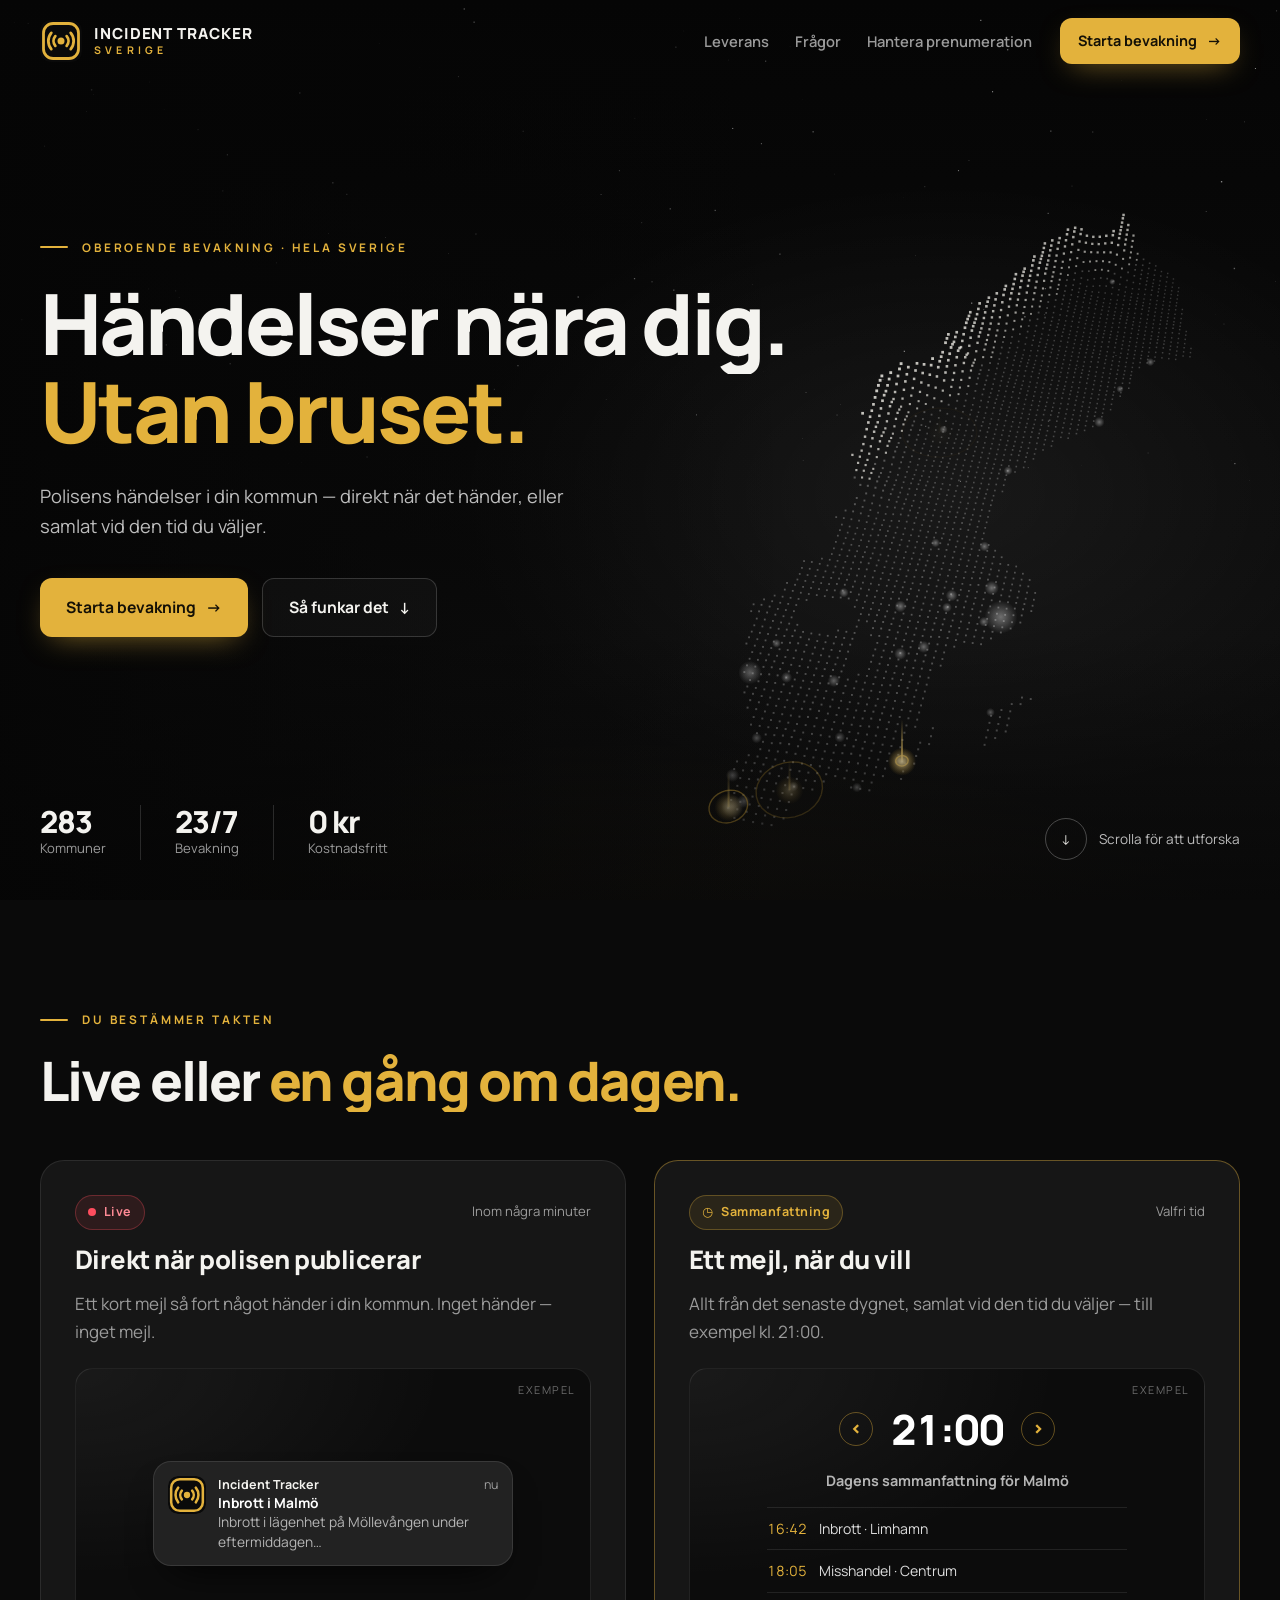
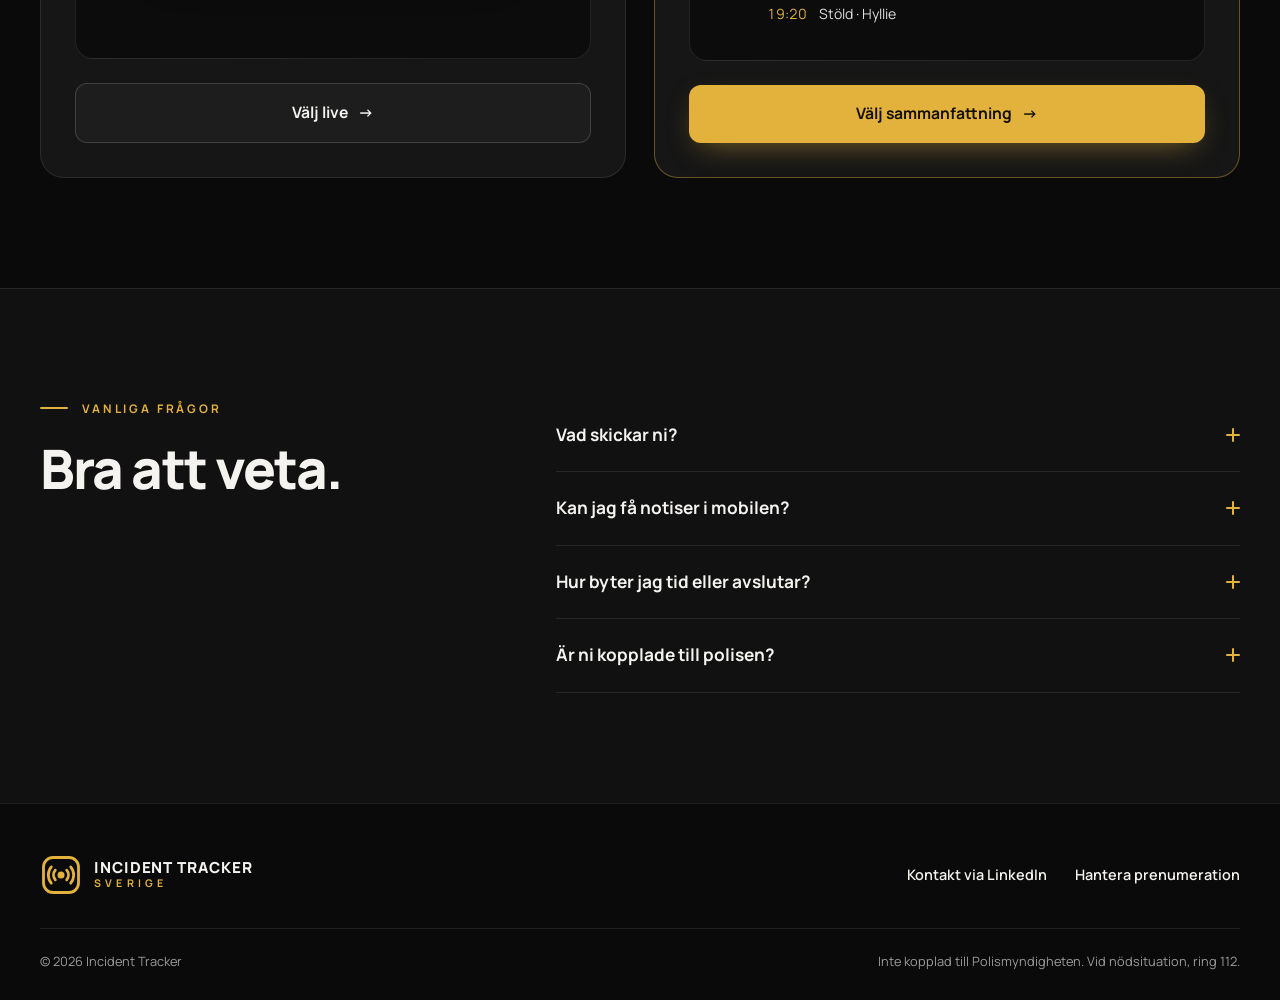
==== commit 54849fab: "Svart/grå/guld med ny logga, kortare sida - Färger: svart och grått med guld från loggan (inget mörk" ====
--- a/frontend/index.html
+++ b/frontend/index.html
@@ -5,7 +5,7 @@
 <meta name="viewport" content="width=device-width, initial-scale=1.0">
 <title>Incident Tracker — Polisens händelser i din kommun</title>
 <meta name="description" content="Få polisens händelserapporter för din kommun — live när något händer eller som en sammanfattning vid den tid du väljer. Gratis, för alla 290 kommuner.">
-<meta name="theme-color" content="#050a16">
+<meta name="theme-color" content="#0a0a0a">
 <link rel="icon" href="logo.svg" type="image/svg+xml">
 <link rel="preconnect" href="https://fonts.googleapis.com">
 <link rel="preconnect" href="https://fonts.gstatic.com" crossorigin>
@@ -14,42 +14,26 @@
 </head>
 <body>
 
-<svg width="0" height="0" style="position:absolute" aria-hidden="true">
-  <defs>
-    <linearGradient id="logo-g" x1="0" y1="0" x2="1" y2="1">
-      <stop offset="0" stop-color="#9cc0ff"/><stop offset="1" stop-color="#2f6bff"/>
-    </linearGradient>
-    <symbol id="logo" viewBox="0 0 48 48">
-      <circle cx="24" cy="24" r="4.5" fill="url(#logo-g)"/>
-      <path d="M16.5 16.5a10.6 10.6 0 0 0 0 15M31.5 16.5a10.6 10.6 0 0 1 0 15" stroke="url(#logo-g)" stroke-width="3" stroke-linecap="round" fill="none"/>
-      <path class="logo-outer" d="M11 11a18.4 18.4 0 0 0 0 26M37 11a18.4 18.4 0 0 1 0 26" stroke="url(#logo-g)" stroke-width="3" stroke-linecap="round" fill="none" opacity=".45"/>
-    </symbol>
-  </defs>
-</svg>
-
 <div class="loader" id="loader" aria-hidden="true">
-  <div class="loader-mark"><svg><use href="#logo"/></svg></div>
+  <img class="loader-mark" src="logo.svg" alt="">
   <div class="loader-text">INCIDENT TRACKER</div>
 </div>
 
 <header class="nav" id="nav">
   <div class="container nav-inner">
     <a href="#top" class="brand" aria-label="Incident Tracker, till toppen">
-      <span class="brand-mark"><svg><use href="#logo"/></svg></span>
+      <img class="brand-mark" src="logo.svg" alt="" width="42" height="42">
       <span class="brand-text">
         <span class="brand-name">INCIDENT TRACKER</span>
-        <span class="brand-sub">SVERIGE · 290 KOMMUNER</span>
+        <span class="brand-sub">SVERIGE</span>
       </span>
     </a>
     <nav class="nav-links" id="navLinks">
       <a href="#leverans">Leverans</a>
-      <a href="#steg">Så funkar det</a>
-      <a href="#kvalitet">Vad vi skickar</a>
       <a href="#faq">Frågor</a>
       <button class="nav-manage" data-open-manage>Hantera prenumeration</button>
     </nav>
     <div class="nav-actions">
-      <button id="theme-toggle" class="icon-btn" aria-label="Växla ljust/mörkt tema">☀</button>
       <button class="btn btn-primary btn-sm" data-open-form>Starta bevakning <span aria-hidden="true">→</span></button>
       <button class="burger" id="burger" aria-label="Meny" aria-expanded="false"><span></span><span></span></button>
     </div>
@@ -65,20 +49,20 @@
       <div class="eyebrow eyebrow-line">Oberoende bevakning · Hela Sverige</div>
       <h1>Händelser nära dig.<br><span class="accent">Utan bruset.</span></h1>
       <p class="lead">
-        Vi följer polisens öppna händelserapporter och skickar bara det som
-        rör din kommun — direkt när det händer, eller samlat vid den tid du väljer.
+        Polisens händelser i din kommun — direkt när det händer,
+        eller samlat vid den tid du väljer.
       </p>
       <div class="hero-ctas">
         <button class="btn btn-primary" data-open-form>Starta bevakning <span aria-hidden="true">→</span></button>
-        <a class="btn btn-ghost" href="#leverans">Live eller sammanfattning <span aria-hidden="true">↓</span></a>
+        <a class="btn btn-ghost" href="#leverans">Så funkar det <span aria-hidden="true">↓</span></a>
       </div>
     </div>
 
     <div class="container hero-bottom">
       <dl class="stats">
         <div class="stat"><dt><span data-count>290</span></dt><dd>Kommuner</dd></div>
-        <div class="stat"><dt><span data-count>24</span>/7</dt><dd>Bevakning av polisen.se</dd></div>
-        <div class="stat"><dt><span data-count>0</span> kr</dt><dd>Helt kostnadsfritt</dd></div>
+        <div class="stat"><dt><span data-count>24</span>/7</dt><dd>Bevakning</dd></div>
+        <div class="stat"><dt><span data-count>0</span> kr</dt><dd>Kostnadsfritt</dd></div>
       </dl>
       <a href="#leverans" class="scroll-hint">
         <span class="scroll-circle" aria-hidden="true">↓</span>
@@ -87,16 +71,11 @@
     </div>
   </section>
 
-  <div class="marquee" aria-hidden="true">
-    <div class="marquee-track" id="marquee"></div>
-  </div>
-
   <section id="leverans" class="section">
     <div class="container">
       <div class="section-head reveal">
         <div class="eyebrow eyebrow-line">Du bestämmer takten</div>
-        <h2>Live när det händer. <span class="accent">Eller en gång om dagen.</span></h2>
-        <p class="lead">Välj det som passar dig. Du kan byta när som helst via länken i varje mejl.</p>
+        <h2>Live eller <span class="accent">en gång om dagen.</span></h2>
       </div>
 
       <div class="modes">
@@ -106,10 +85,10 @@
             <span class="mode-meta">Inom några minuter</span>
           </div>
           <h3>Direkt när polisen publicerar</h3>
-          <p>Så fort polisen lägger upp något relevant för din kommun på polisen.se får du ett kort mejl. Inget händer — inget mejl.</p>
+          <p>Ett kort mejl så fort något händer i din kommun. Inget händer — inget mejl.</p>
           <div class="preview" aria-label="Exempel på live-notis">
             <div class="notif">
-              <span class="notif-icon"><svg><use href="#logo"/></svg></span>
+              <img class="notif-icon" src="logo.svg" alt="">
               <div>
                 <div class="notif-head"><b>Incident Tracker</b><span>nu</span></div>
                 <div class="notif-title">Inbrott i Malmö</div>
@@ -124,10 +103,10 @@
         <article class="mode tilt featured" data-3d>
           <div class="mode-top">
             <span class="pill"><span aria-hidden="true">◷</span> Sammanfattning</span>
-            <span class="mode-meta">Valfri tid, 00:00–23:30</span>
-          </div>
-          <h3>Ett lugnt mejl, när du vill</h3>
-          <p>Allt från det senaste dygnet, samlat i ett mejl vid den tid du väljer. Perfekt kl. 07:00 till frukosten eller kl. 21:00 när dagen är slut.</p>
+            <span class="mode-meta">Valfri tid</span>
+          </div>
+          <h3>Ett mejl, när du vill</h3>
+          <p>Allt från det senaste dygnet, samlat vid den tid du väljer — till exempel kl. 21:00.</p>
           <div class="preview" aria-label="Exempel på sammanfattning">
             <div class="digest">
               <div class="digest-clock">
@@ -150,64 +129,6 @@
     </div>
   </section>
 
-  <section id="steg" class="section section-alt">
-    <div class="container">
-      <div class="section-head reveal">
-        <div class="eyebrow eyebrow-line">Från rapport till inkorg</div>
-        <h2>Trygg överblick i tre steg.</h2>
-      </div>
-      <ol class="steps">
-        <li class="step" data-3d>
-          <span class="step-n">01</span>
-          <h3>Välj kommun och takt</h3>
-          <p>Kommun, live eller sammanfattning, och din e-post. Ingen app, inget lösenord.</p>
-        </li>
-        <li class="step" data-3d>
-          <span class="step-n">02</span>
-          <h3>Vi bevakar polisen.se</h3>
-          <p>Var femte minut, dygnet runt, läser vi polisens öppna händelserapporter och sorterar bort bruset.</p>
-        </li>
-        <li class="step" data-3d>
-          <span class="step-n">03</span>
-          <h3>Du får det som spelar roll</h3>
-          <p>Bara händelser i din kommun, tydligt formaterat för mobilen — med länk till polisens egen rapport.</p>
-        </li>
-      </ol>
-    </div>
-  </section>
-
-  <section id="kvalitet" class="section">
-    <div class="container split">
-      <div class="reveal">
-        <div class="eyebrow eyebrow-line">Kvalitet före kvantitet</div>
-        <h2>Vi läser allt. <span class="accent">Du får det viktiga.</span></h2>
-        <p class="lead">Polisen publicerar hundratals rapporter om dagen. De flesta handlar inte om din vardag. Vi filtrerar hårt så att varje mejl är värt att öppna.</p>
-      </div>
-      <div class="filter reveal">
-        <div class="filter-col">
-          <h3><span class="tick tick-yes">✓</span> Det här skickar vi</h3>
-          <ul>
-            <li>Inbrott, stöld och rån</li>
-            <li>Misshandel, hot och våld</li>
-            <li>Skottlossning och explosioner</li>
-            <li>Bränder och bombhot</li>
-            <li>Bedrägerier och skadegörelse</li>
-          </ul>
-        </div>
-        <div class="filter-col muted-col">
-          <h3><span class="tick tick-no">✕</span> Det här sorterar vi bort</h3>
-          <ul>
-            <li>Trafik- och fordonskontroller</li>
-            <li>Automatiska brandlarm</li>
-            <li>Polisens dag- och nattsammanfattningar</li>
-            <li>Händelser i andra kommuner</li>
-            <li>Sådant du redan fått</li>
-          </ul>
-        </div>
-      </div>
-    </div>
-  </section>
-
   <section id="faq" class="section section-alt">
     <div class="container faq-wrap">
       <div class="section-head reveal">
@@ -216,70 +137,43 @@
       </div>
       <div class="faq">
         <div class="faq-item">
-          <button class="faq-q" aria-expanded="false">Kan jag få notiser direkt i mobilen?<span class="faq-icon" aria-hidden="true"></span></button>
-          <div class="faq-a"><p>Ja — välj <b>Live</b> och slå på notiser för din mejlapp, så plingar det i mobilen så fort något händer. Mejlen är byggda för att läsas på mobilen.</p></div>
-        </div>
-        <div class="faq-item">
-          <button class="faq-q" aria-expanded="false">Hur snabbt kommer en live-notis?<span class="faq-icon" aria-hidden="true"></span></button>
-          <div class="faq-a"><p>Vi kontrollerar polisen.se var femte minut. Oftast får du mejlet inom några minuter efter att polisen publicerat händelsen. Polisen publicerar själva ibland med fördröjning.</p></div>
-        </div>
-        <div class="faq-item">
-          <button class="faq-q" aria-expanded="false">Vad händer om inget har hänt?<span class="faq-icon" aria-hidden="true"></span></button>
-          <div class="faq-a"><p>Med Live får du inga mejl alls — tystnad betyder lugnt. Med Sammanfattning får du ett kort mejl om att dagen varit lugn, så du vet att bevakningen fungerar.</p></div>
-        </div>
-        <div class="faq-item">
-          <button class="faq-q" aria-expanded="false">Hur byter jag tid, kommun eller avslutar?<span class="faq-icon" aria-hidden="true"></span></button>
-          <div class="faq-a"><p>Varje mejl har en personlig länk längst ner. Har du inget mejl till hands kan du <button class="link-btn" data-open-manage>be om en ny länk här</button>.</p></div>
+          <button class="faq-q" aria-expanded="false">Vad skickar ni?<span class="faq-icon" aria-hidden="true"></span></button>
+          <div class="faq-a"><p>Inbrott, stöld, rån, misshandel, hot, skottlossning, explosioner och bränder i din kommun. Trafikkontroller, automatiska brandlarm och polisens egna sammanfattningar sorterar vi bort.</p></div>
+        </div>
+        <div class="faq-item">
+          <button class="faq-q" aria-expanded="false">Kan jag få notiser i mobilen?<span class="faq-icon" aria-hidden="true"></span></button>
+          <div class="faq-a"><p>Ja — välj Live och slå på notiser för din mejlapp, så plingar det direkt. Mejlen är byggda för mobilen.</p></div>
+        </div>
+        <div class="faq-item">
+          <button class="faq-q" aria-expanded="false">Hur byter jag tid eller avslutar?<span class="faq-icon" aria-hidden="true"></span></button>
+          <div class="faq-a"><p>Via länken längst ner i varje mejl. Har du inget mejl till hands kan du <button class="link-btn" data-open-manage>be om en ny länk här</button>.</p></div>
         </div>
         <div class="faq-item">
           <button class="faq-q" aria-expanded="false">Är ni kopplade till polisen?<span class="faq-icon" aria-hidden="true"></span></button>
-          <div class="faq-a"><p>Nej. Incident Tracker är en oberoende tjänst som använder polisens öppna händelserapporter. Vid nödsituation, ring alltid 112.</p></div>
-        </div>
-      </div>
-    </div>
-  </section>
-
-  <section class="cta-band">
-    <div class="container cta-inner reveal">
-      <h2>Börja bevaka din kommun idag.</h2>
-      <button class="btn btn-primary" data-open-form>Starta bevakning <span aria-hidden="true">→</span></button>
+          <div class="faq-a"><p>Nej. Vi är en oberoende tjänst som använder polisens öppna händelserapporter. Vid nödsituation, ring alltid 112.</p></div>
+        </div>
+      </div>
     </div>
   </section>
 </main>
 
 <footer class="footer">
-  <div class="container footer-grid">
-    <div>
-      <a href="#top" class="brand">
-        <span class="brand-mark"><svg><use href="#logo"/></svg></span>
+  <div class="container footer-inner">
+    <a href="#top" class="brand">
+      <img class="brand-mark" src="logo.svg" alt="" width="42" height="42">
+      <span class="brand-text">
         <span class="brand-name">INCIDENT TRACKER</span>
-      </a>
-      <p class="footer-about">En oberoende bevakningstjänst för polisens händelserapporter. Byggd i Sverige, för alla 290 kommuner.</p>
-    </div>
-    <div>
-      <h4>Tjänsten</h4>
-      <ul class="footer-list">
-        <li><a href="#leverans">Live eller sammanfattning</a></li>
-        <li><a href="#kvalitet">Vad vi skickar</a></li>
-        <li><a href="#faq">Vanliga frågor</a></li>
-      </ul>
-    </div>
-    <div>
-      <h4>Kontakt & juridik</h4>
-      <ul class="footer-list">
-        <li><a href="https://www.linkedin.com/in/blakejoeseph/" target="_blank" rel="noopener">Kontakta oss via LinkedIn</a></li>
-        <li><button class="link-btn" data-open-manage>Hantera eller avregistrera prenumeration</button></li>
-      </ul>
-      <p class="disclaimer">
-        Incident Tracker är inte kopplad till Polismyndigheten. Informationen hämtas
-        från polisens öppna händelserapporter och kan innehålla förseningar eller fel.
-        Vid pågående nödsituation, ring alltid 112.
-      </p>
-    </div>
+        <span class="brand-sub">SVERIGE</span>
+      </span>
+    </a>
+    <ul class="footer-links">
+      <li><a href="https://www.linkedin.com/in/blakejoeseph/" target="_blank" rel="noopener">Kontakt via LinkedIn</a></li>
+      <li><button class="link-btn" data-open-manage>Hantera prenumeration</button></li>
+    </ul>
   </div>
   <div class="container footer-bottom">
     <span>© <span id="year">2026</span> Incident Tracker</span>
-    <span>Byggd med omsorg i Sverige</span>
+    <span>Inte kopplad till Polismyndigheten. Vid nödsituation, ring 112.</span>
   </div>
 </footer>
 
@@ -288,7 +182,7 @@
   <div class="modal-box">
     <button class="modal-close" data-close aria-label="Stäng">✕</button>
     <div class="modal-head">
-      <span class="pill"><span aria-hidden="true">🛡</span> Kostnadsfri bevakning</span>
+      <span class="pill">Kostnadsfri bevakning</span>
       <h2 id="signupTitle">Skapa din bevakning</h2>
       <div class="progress"><div class="progress-fill" id="progressFill"></div></div>
       <ol class="progress-labels"><li class="active">Kommun</li><li>Leverans</li><li>Kontakt</li></ol>
@@ -336,7 +230,7 @@
         <input type="text" id="name" placeholder="Anna Andersson" maxlength="100" autocomplete="name" required>
         <label for="email">E-post</label>
         <input type="email" id="email" placeholder="anna@exempel.se" maxlength="255" autocomplete="email" required>
-        <p class="fineprint">Genom att registrera dig godkänner du att vi lagrar dina uppgifter för att skicka händelserapporter. Du kan avregistrera dig när som helst.</p>
+        <p class="fineprint">Vi lagrar dina uppgifter för att skicka händelserapporter. Du kan avregistrera dig när som helst.</p>
       </div>
 
       <p class="form-error" id="formError" role="alert"></p>
@@ -348,7 +242,7 @@
     </form>
 
     <div class="form-done" id="formDone" hidden>
-      <div class="done-mark"><svg><use href="#logo"/></svg></div>
+      <img class="done-mark" src="logo.svg" alt="">
       <h3>Din bevakning är igång.</h3>
       <p id="doneText"></p>
     </div>
--- a/frontend/style.css
+++ b/frontend/style.css
@@ -1,33 +1,20 @@
-/* Incident Tracker — natt, blåljus och skarp sans-serif */
+/* Incident Tracker — svart, grått och guld från loggan */
 :root {
-  --bg: #050a16;
-  --bg-2: #0a1226;
-  --surface: #0f1a33;
-  --surface-2: #13203d;
-  --line: rgba(140, 170, 255, 0.14);
-  --text: #eef3ff;
-  --muted: #93a2c0;
-  --blue: #4f8cff;
-  --blue-2: #9cc0ff;
-  --blue-ink: #031026;
+  --bg: #0a0a0a;
+  --bg-2: #111111;
+  --surface: #161616;
+  --surface-2: #1e1e1e;
+  --line: rgba(255, 255, 255, 0.09);
+  --text: #f4f3ef;
+  --muted: #9b9b9b;
+  --gold: #e3b23c;
+  --gold-2: #f2cd6b;
+  --gold-ink: #141006;
   --live: #ff4d5e;
   --ok: #5fdc9a;
-  --radius: 18px;
   --max: 1200px;
   --font: "Manrope", system-ui, -apple-system, sans-serif;
   color-scheme: dark;
-}
-:root[data-theme="light"] {
-  --bg: #f4f6fb;
-  --bg-2: #e9edf6;
-  --surface: #ffffff;
-  --surface-2: #f2f5fb;
-  --line: rgba(15, 30, 70, 0.1);
-  --text: #0a1226;
-  --muted: #56627c;
-  --blue: #2f6bff;
-  --blue-2: #2f6bff;
-  color-scheme: light;
 }
 
 *, *::before, *::after { box-sizing: border-box; margin: 0; padding: 0; }
@@ -41,84 +28,64 @@
 button { font: inherit; cursor: pointer; border: 0; background: none; color: inherit; }
 ul, ol { list-style: none; }
 [hidden] { display: none !important; }
-svg { display: block; width: 100%; height: 100%; }
 .container { width: min(var(--max), 100% - 40px); margin-inline: auto; }
 
 h1, h2, h3 { color: var(--text); font-weight: 800; letter-spacing: -0.035em; line-height: 1.04; }
 h1 { font-size: clamp(2.7rem, 6.6vw, 5.6rem); }
-h2 { font-size: clamp(2rem, 4.4vw, 3.6rem); }
+h2 { font-size: clamp(2rem, 4.4vw, 3.4rem); }
 h3 { font-size: 1.3rem; letter-spacing: -0.02em; line-height: 1.25; }
-.accent {
-  background: linear-gradient(100deg, var(--blue-2), var(--blue) 70%);
-  -webkit-background-clip: text; background-clip: text; color: transparent;
-}
-.lead { font-size: 1.15rem; max-width: 34em; }
+.accent, .accent .word > span { color: var(--gold); }
+.lead { font-size: 1.15rem; max-width: 30em; }
 .muted { color: var(--muted); }
 .eyebrow {
   font-size: 0.74rem; font-weight: 700; letter-spacing: 0.24em; text-transform: uppercase;
-  color: var(--blue-2); margin-bottom: 22px;
-}
-:root[data-theme="light"] .eyebrow { color: var(--blue); }
+  color: var(--gold); margin-bottom: 22px;
+}
 .eyebrow-line { display: flex; align-items: center; gap: 14px; }
-.eyebrow-line::before { content: ""; width: 28px; height: 2px; background: var(--blue); border-radius: 2px; }
+.eyebrow-line::before { content: ""; width: 28px; height: 2px; background: var(--gold); border-radius: 2px; }
 
 /* Knappar */
 .btn {
   display: inline-flex; align-items: center; justify-content: center; gap: 10px;
-  padding: 16px 26px; border-radius: 12px; font-weight: 700; font-size: 0.98rem;
+  padding: 16px 26px; border-radius: 12px; font-weight: 700; font-size: 0.98rem; white-space: nowrap;
   transition: transform .25s cubic-bezier(.2,.8,.2,1), background .2s, border-color .2s, box-shadow .2s;
-  white-space: nowrap;
-}
-.btn-primary { background: var(--blue); color: #fff; box-shadow: 0 10px 30px -10px rgba(79, 140, 255, 0.7); }
-.btn-primary:hover { background: #6a9dff; box-shadow: 0 14px 36px -10px rgba(79, 140, 255, 0.9); }
-.btn-ghost { border: 1px solid var(--line); color: var(--text); background: rgba(255, 255, 255, 0.03); backdrop-filter: blur(8px); }
-.btn-ghost:hover { border-color: var(--blue); }
+}
+.btn-primary { background: var(--gold); color: var(--gold-ink); box-shadow: 0 10px 30px -12px rgba(227, 178, 60, .6); }
+.btn-primary:hover { background: var(--gold-2); }
+.btn-ghost { border: 1px solid rgba(255, 255, 255, .16); color: var(--text); background: rgba(255, 255, 255, .03); }
+.btn-ghost:hover { border-color: var(--gold); }
 .btn-sm { padding: 11px 18px; font-size: 0.9rem; }
 .btn-block { width: 100%; }
 .btn:disabled { opacity: .6; cursor: wait; }
-.link-btn { color: var(--blue-2); text-decoration: underline; text-underline-offset: 3px; font-weight: 600; }
-:root[data-theme="light"] .link-btn { color: var(--blue); }
+.link-btn { color: var(--gold); text-decoration: underline; text-underline-offset: 3px; font-weight: 600; }
 
 /* Laddningsskärm */
 .loader {
-  position: fixed; inset: 0; z-index: 100; background: #050a16;
+  position: fixed; inset: 0; z-index: 100; background: var(--bg);
   display: grid; place-content: center; justify-items: center; gap: 18px;
   transition: opacity .6s ease, visibility .6s;
 }
 .loader.done { opacity: 0; visibility: hidden; }
-.loader-mark { width: 64px; height: 64px; position: relative; }
-.loader-mark::before, .loader-mark::after {
-  content: ""; position: absolute; inset: 0; border-radius: 50%; border: 2px solid var(--blue);
-  animation: ping 1.6s cubic-bezier(0, 0, .2, 1) infinite;
-}
-.loader-mark::after { animation-delay: .8s; }
-.loader-text { color: #eef3ff; font-weight: 800; letter-spacing: .3em; font-size: .78rem; }
-@keyframes ping { from { transform: scale(.6); opacity: .9; } to { transform: scale(2.2); opacity: 0; } }
+.loader-mark { width: 72px; height: 72px; animation: pulse 1.4s ease-in-out infinite; }
+.loader-text { color: var(--text); font-weight: 800; letter-spacing: .3em; font-size: .78rem; }
+@keyframes pulse { 50% { transform: scale(.92); opacity: .7; } }
 
 /* Navigering */
 .nav {
   position: fixed; inset: 0 0 auto; z-index: 50; padding: 18px 0;
   transition: background .3s, padding .3s, border-color .3s; border-bottom: 1px solid transparent;
 }
-.nav.scrolled { background: color-mix(in srgb, var(--bg) 82%, transparent); backdrop-filter: blur(14px); padding: 10px 0; border-color: var(--line); }
+.nav.scrolled { background: rgba(10, 10, 10, .85); backdrop-filter: blur(14px); padding: 10px 0; border-color: var(--line); }
 .nav-inner { display: flex; align-items: center; gap: 28px; }
 .brand { display: flex; align-items: center; gap: 12px; color: var(--text); }
-.brand-mark {
-  width: 42px; height: 42px; border-radius: 12px; padding: 4px;
-  background: linear-gradient(160deg, #0f1c3a, #081022); border: 1px solid rgba(140, 170, 255, .25);
-  box-shadow: 0 0 24px -6px rgba(79, 140, 255, .6);
-}
+.brand-mark { width: 42px; height: 42px; display: block; }
 .brand-text { display: flex; flex-direction: column; line-height: 1.2; white-space: nowrap; }
-.brand-name { font-weight: 800; letter-spacing: .08em; font-size: .9rem; }
-.brand-sub { font-size: .66rem; letter-spacing: .16em; color: var(--muted); font-weight: 600; }
-.nav-links { display: flex; align-items: center; gap: 26px; white-space: nowrap; margin-left: auto; font-size: .92rem; font-weight: 600; }
+.brand-name { font-weight: 800; letter-spacing: .06em; font-size: .95rem; }
+.brand-sub { font-size: .66rem; letter-spacing: .4em; color: var(--gold); font-weight: 700; }
+.nav-links { display: flex; align-items: center; gap: 26px; margin-left: auto; font-size: .92rem; font-weight: 600; white-space: nowrap; }
 .nav-links a, .nav-manage { color: var(--muted); transition: color .2s; }
 .nav-links a:hover, .nav-manage:hover { color: var(--text); }
 .nav-actions { display: flex; align-items: center; gap: 12px; }
-.icon-btn {
-  width: 40px; height: 40px; border-radius: 50%; border: 1px solid var(--line);
-  color: var(--text); background: rgba(255, 255, 255, .03);
-}
 .burger { display: none; width: 40px; height: 40px; position: relative; }
 .burger span { position: absolute; left: 10px; right: 10px; height: 2px; background: var(--text); border-radius: 2px; transition: transform .3s; }
 .burger span:first-child { top: 15px; }
@@ -126,162 +93,120 @@
 .burger[aria-expanded="true"] span:first-child { transform: translateY(4px) rotate(45deg); }
 .burger[aria-expanded="true"] span:last-child { transform: translateY(-4px) rotate(-45deg); }
 
-/* Hero — alltid natt, oavsett tema */
+/* Hero */
 .hero {
   position: relative; min-height: 100svh; display: flex; flex-direction: column; justify-content: center;
-  padding: 130px 0 40px; overflow: hidden; color: #93a2c0;
+  padding: 130px 0 40px; overflow: hidden;
   background:
-    radial-gradient(60% 50% at 72% 58%, rgba(47, 107, 255, .22), transparent 70%),
-    radial-gradient(80% 40% at 50% 110%, rgba(255, 170, 90, .08), transparent 70%),
-    linear-gradient(180deg, #03060f 0%, #071026 55%, #0a1430 100%);
-}
-.hero h1, .hero .stat dt { color: #eef3ff; }
-.hero .eyebrow { color: #9cc0ff; }
+    radial-gradient(55% 50% at 74% 55%, rgba(255, 255, 255, .06), transparent 70%),
+    radial-gradient(70% 40% at 50% 110%, rgba(227, 178, 60, .07), transparent 70%),
+    linear-gradient(180deg, #050505 0%, #0b0b0b 60%, #121212 100%);
+}
 #sweden { position: absolute; inset: 0; }
 .hero-shade {
   position: absolute; inset: 0; pointer-events: none;
-  background: linear-gradient(90deg, rgba(3, 6, 15, .85) 0%, rgba(3, 6, 15, .45) 38%, transparent 62%),
-              linear-gradient(180deg, transparent 70%, rgba(3, 6, 15, .7));
+  background: linear-gradient(90deg, rgba(5, 5, 5, .85) 0%, rgba(5, 5, 5, .4) 38%, transparent 62%),
+              linear-gradient(180deg, transparent 70%, rgba(5, 5, 5, .7));
 }
 .hero-content { position: relative; z-index: 2; margin-block: auto; }
 .hero-content h1 { margin-bottom: 26px; max-width: 11em; }
-.hero-content .lead { color: #b3c0da; }
+.hero-content .lead { color: #bdbdbd; }
 .hero-ctas { display: flex; flex-wrap: wrap; gap: 14px; margin-top: 36px; }
-.hero .btn-ghost { color: #eef3ff; border-color: rgba(140, 170, 255, .25); }
 .hero-bottom { position: relative; z-index: 2; display: flex; align-items: flex-end; justify-content: space-between; gap: 24px; margin-top: 60px; }
-.stats { display: flex; gap: 0; }
-.stat { padding: 0 34px; border-left: 1px solid rgba(140, 170, 255, .2); }
+.stats { display: flex; }
+.stat { padding: 0 34px; border-left: 1px solid rgba(255, 255, 255, .14); }
 .stat:first-child { padding-left: 0; border-left: 0; }
-.stat dt { font-size: 1.9rem; font-weight: 800; letter-spacing: -.03em; line-height: 1.1; }
+.stat dt { font-size: 1.9rem; font-weight: 800; letter-spacing: -.03em; line-height: 1.1; color: var(--text); }
 .stat dd { font-size: .82rem; }
-.scroll-hint { display: flex; align-items: center; gap: 12px; font-size: .85rem; color: #b3c0da; }
+.scroll-hint { display: flex; align-items: center; gap: 12px; font-size: .85rem; color: #bdbdbd; }
 .scroll-circle {
-  width: 42px; height: 42px; border-radius: 50%; border: 1px solid rgba(140, 170, 255, .35);
-  display: grid; place-items: center; color: #eef3ff; animation: bob 2.4s ease-in-out infinite;
+  width: 42px; height: 42px; border-radius: 50%; border: 1px solid rgba(255, 255, 255, .25);
+  display: grid; place-items: center; color: var(--text); animation: bob 2.4s ease-in-out infinite;
 }
 @keyframes bob { 50% { transform: translateY(5px); } }
 
-/* Löpband med kommuner */
-.marquee { border-block: 1px solid var(--line); overflow: hidden; padding: 18px 0; background: var(--bg); }
-.marquee-track { display: flex; gap: 40px; width: max-content; animation: marquee 70s linear infinite; font-weight: 700; color: var(--muted); font-size: 1.05rem; }
-.marquee-track span { display: inline-flex; align-items: center; gap: 40px; }
-.marquee-track span::after { content: "●"; color: var(--blue); font-size: .5rem; }
-@keyframes marquee { to { transform: translateX(-50%); } }
-
 /* Sektioner */
-.section { padding: 130px 0; }
-.section-alt { background: var(--bg-2); }
-.section-head { margin-bottom: 64px; }
-.section-head h2 { max-width: 15em; margin-bottom: 18px; }
+.section { padding: 110px 0; }
+.section-alt { background: var(--bg-2); border-top: 1px solid var(--line); }
+.section-head { margin-bottom: 52px; }
+.section-head h2 { max-width: 15em; }
 
 /* Leveranskort */
 .modes { display: grid; grid-template-columns: 1fr 1fr; gap: 28px; perspective: 1400px; }
 .mode {
   position: relative; background: var(--surface); border: 1px solid var(--line); border-radius: 24px;
-  padding: 34px; display: flex; flex-direction: column; gap: 16px; 
+  padding: 34px; display: flex; flex-direction: column; gap: 14px;
   transition: transform .2s ease-out, border-color .3s;
 }
-.mode.featured { border-color: rgba(79, 140, 255, .45); box-shadow: 0 30px 80px -40px rgba(79, 140, 255, .55); }
-.mode:hover { border-color: rgba(79, 140, 255, .6); }
+.mode.featured { border-color: rgba(227, 178, 60, .4); }
+.mode:hover { border-color: rgba(227, 178, 60, .6); }
 .mode-top { display: flex; justify-content: space-between; align-items: center; }
 .mode-meta { font-size: .82rem; }
 .mode h3 { font-size: 1.6rem; }
 .pill {
   display: inline-flex; align-items: center; gap: 8px; padding: 6px 12px; border-radius: 99px;
-  font-size: .78rem; font-weight: 700; letter-spacing: .04em; color: var(--blue-2);
-  background: rgba(79, 140, 255, .12); border: 1px solid rgba(79, 140, 255, .3);
-}
-:root[data-theme="light"] .pill { color: var(--blue); }
+  font-size: .78rem; font-weight: 700; letter-spacing: .04em; color: var(--gold);
+  background: rgba(227, 178, 60, .1); border: 1px solid rgba(227, 178, 60, .3);
+}
 .pill-live { color: #ff8a95; background: rgba(255, 77, 94, .1); border-color: rgba(255, 77, 94, .3); }
-.live-dot { width: 8px; height: 8px; border-radius: 50%; background: var(--live); box-shadow: 0 0 0 0 rgba(255, 77, 94, .6); animation: live 1.8s infinite; display: inline-block; }
-@keyframes live { 70% { box-shadow: 0 0 0 8px rgba(255, 77, 94, 0); } 100% { box-shadow: 0 0 0 0 rgba(255, 77, 94, 0); } }
+.live-dot { width: 8px; height: 8px; border-radius: 50%; background: var(--live); display: inline-block; animation: live 1.8s infinite; }
+@keyframes live { 0% { box-shadow: 0 0 0 0 rgba(255, 77, 94, .6); } 70%, 100% { box-shadow: 0 0 0 8px rgba(255, 77, 94, 0); } }
 
 .preview {
   position: relative; margin: 8px 0 10px; padding: 26px; border-radius: 18px; flex: 1;
-  background: radial-gradient(120% 120% at 0% 0%, rgba(79, 140, 255, .18), transparent 60%), #071026;
-  border: 1px solid rgba(140, 170, 255, .12); display: grid; place-items: center; min-height: 230px;
-}
-.preview-label { position: absolute; top: 12px; right: 14px; font-size: .68rem; letter-spacing: .14em; text-transform: uppercase; color: #6b7a99; }
+  background: radial-gradient(120% 120% at 0% 0%, rgba(255, 255, 255, .06), transparent 60%), #0c0c0c;
+  border: 1px solid var(--line); display: grid; place-items: center; min-height: 230px;
+}
+.preview-label { position: absolute; top: 12px; right: 14px; font-size: .68rem; letter-spacing: .14em; text-transform: uppercase; color: #6b6b6b; }
 .notif {
   width: 100%; max-width: 360px; display: flex; gap: 12px; padding: 14px; border-radius: 18px;
-  background: #16223f; border: 1px solid rgba(255, 255, 255, .1); box-shadow: 0 20px 40px -20px rgba(0, 0, 0, .8);
-  color: #dfe7fa; font-size: .86rem; line-height: 1.4;
+  background: #222; border: 1px solid rgba(255, 255, 255, .1); box-shadow: 0 20px 40px -20px #000;
+  color: #ddd; font-size: .86rem; line-height: 1.4;
   animation: slide-in 5s cubic-bezier(.2,.8,.2,1) infinite;
 }
 @keyframes slide-in { 0% { transform: translateY(-24px); opacity: 0; } 8%, 92% { transform: none; opacity: 1; } 100% { transform: translateY(-8px); opacity: 0; } }
-.notif-icon { width: 38px; height: 38px; flex: none; border-radius: 10px; background: #0a1226; padding: 3px; }
-.notif-head { display: flex; justify-content: space-between; color: #9fb0cc; font-size: .78rem; }
-.notif-head b { color: #eef3ff; }
+.notif-icon { width: 38px; height: 38px; flex: none; border-radius: 10px; }
+.notif-head { display: flex; justify-content: space-between; color: #9b9b9b; font-size: .78rem; }
+.notif-head b { color: var(--text); }
 .notif-title { font-weight: 700; color: #fff; }
-.notif-body { color: #b3c0da; }
-.digest { width: 100%; max-width: 360px; color: #dfe7fa; }
+.notif-body { color: #b5b5b5; }
+.digest { width: 100%; max-width: 360px; color: #ddd; }
 .digest-clock { display: flex; align-items: center; justify-content: center; gap: 18px; font-size: 2.6rem; font-weight: 800; letter-spacing: -.03em; color: #fff; font-variant-numeric: tabular-nums; }
-.clock-btn { width: 34px; height: 34px; border-radius: 50%; border: 1px solid rgba(140, 170, 255, .3); font-size: 1.2rem; color: #9cc0ff; line-height: 1; }
-.clock-btn:hover { background: rgba(79, 140, 255, .2); }
-.digest-title { text-align: center; font-weight: 700; font-size: .9rem; margin: 6px 0 14px; color: #b3c0da; }
-.digest-list li { display: flex; gap: 12px; padding: 9px 0; border-top: 1px solid rgba(140, 170, 255, .12); font-size: .88rem; }
-.digest-list span { color: #6f8fd8; font-variant-numeric: tabular-nums; }
-
-/* Steg */
-.steps { display: grid; grid-template-columns: repeat(3, 1fr); gap: 28px; perspective: 1200px; }
-.step { padding: 32px; border-radius: 22px; border: 1px solid var(--line); background: var(--surface); }
-.step-n {
-  display: inline-block; font-weight: 800; font-size: 3rem; letter-spacing: -.04em; line-height: 1; margin-bottom: 26px;
-  background: linear-gradient(180deg, var(--blue-2), transparent 110%); -webkit-background-clip: text; background-clip: text; color: transparent;
-}
-.step h3 { margin-bottom: 10px; }
-
-/* Kvalitet */
-.split { display: grid; grid-template-columns: 1fr 1fr; gap: 70px; align-items: center; }
-.split h2 { margin-bottom: 22px; }
-.filter { display: grid; gap: 18px; }
-.filter-col { padding: 28px 30px; border-radius: 22px; background: var(--surface); border: 1px solid var(--line); }
-.filter-col h3 { display: flex; align-items: center; gap: 12px; font-size: 1.1rem; margin-bottom: 14px; }
-.filter-col li { padding: 7px 0; border-top: 1px solid var(--line); font-size: .95rem; }
-.muted-col { opacity: .75; }
-.muted-col li { text-decoration: line-through; text-decoration-color: rgba(147, 162, 192, .5); }
-.tick { width: 28px; height: 28px; border-radius: 50%; display: grid; place-items: center; font-size: .85rem; }
-.tick-yes { background: rgba(95, 220, 154, .14); color: var(--ok); }
-.tick-no { background: rgba(255, 77, 94, .12); color: #ff8a95; }
+.clock-btn { width: 34px; height: 34px; border-radius: 50%; border: 1px solid rgba(227, 178, 60, .4); font-size: 1.2rem; color: var(--gold); line-height: 1; }
+.clock-btn:hover { background: rgba(227, 178, 60, .15); }
+.digest-title { text-align: center; font-weight: 700; font-size: .9rem; margin: 6px 0 14px; color: #b5b5b5; }
+.digest-list li { display: flex; gap: 12px; padding: 9px 0; border-top: 1px solid var(--line); font-size: .88rem; }
+.digest-list span { color: var(--gold); font-variant-numeric: tabular-nums; }
 
 /* FAQ */
 .faq-wrap { display: grid; grid-template-columns: .8fr 1.2fr; gap: 60px; align-items: start; }
 .faq-item { border-bottom: 1px solid var(--line); }
-.faq-q { width: 100%; display: flex; justify-content: space-between; align-items: center; gap: 20px; text-align: left; padding: 24px 0; font-weight: 700; font-size: 1.08rem; color: var(--text); }
+.faq-q { width: 100%; display: flex; justify-content: space-between; align-items: center; gap: 20px; text-align: left; padding: 22px 0; font-weight: 700; font-size: 1.08rem; color: var(--text); }
 .faq-icon { width: 14px; height: 14px; position: relative; flex: none; }
-.faq-icon::before, .faq-icon::after { content: ""; position: absolute; top: 6px; left: 0; width: 14px; height: 2px; background: var(--blue); border-radius: 2px; transition: transform .3s; }
+.faq-icon::before, .faq-icon::after { content: ""; position: absolute; top: 6px; left: 0; width: 14px; height: 2px; background: var(--gold); border-radius: 2px; transition: transform .3s; }
 .faq-icon::after { transform: rotate(90deg); }
 .faq-item.open .faq-icon::after { transform: rotate(0); }
 .faq-a { overflow: hidden; max-height: 0; transition: max-height .4s cubic-bezier(.2,.8,.2,1); }
-.faq-a p { padding-bottom: 24px; max-width: 38em; }
-
-/* CTA */
-.cta-band { padding: 110px 0; background: radial-gradient(60% 120% at 50% 100%, rgba(47, 107, 255, .3), transparent 70%), var(--bg); border-top: 1px solid var(--line); }
-.cta-inner { display: flex; flex-direction: column; align-items: center; text-align: center; gap: 30px; }
-.cta-inner h2 { max-width: 13em; }
+.faq-a p { padding-bottom: 22px; max-width: 38em; }
 
 /* Footer */
-.footer { padding: 70px 0 30px; border-top: 1px solid var(--line); font-size: .92rem; }
-.footer-grid { display: grid; grid-template-columns: 1.3fr 1fr 1.2fr; gap: 50px; }
-.footer-about { margin-top: 18px; max-width: 26em; }
-.footer h4 { color: var(--text); font-size: .95rem; margin-bottom: 14px; }
-.footer-list li { margin-bottom: 10px; }
-.footer-list a, .footer-list .link-btn { color: var(--text); text-decoration: none; font-weight: 500; }
-.footer-list a:hover, .footer-list .link-btn:hover { color: var(--blue-2); }
-.disclaimer { font-size: .78rem; margin-top: 16px; line-height: 1.55; }
-.footer-bottom { display: flex; justify-content: space-between; margin-top: 50px; padding-top: 24px; border-top: 1px solid var(--line); font-size: .82rem; }
+.footer { padding: 50px 0 28px; border-top: 1px solid var(--line); font-size: .9rem; }
+.footer-inner { display: flex; justify-content: space-between; align-items: center; gap: 24px; flex-wrap: wrap; }
+.footer-links { display: flex; gap: 28px; flex-wrap: wrap; }
+.footer-links a, .footer-links .link-btn { color: var(--text); text-decoration: none; font-weight: 600; }
+.footer-links a:hover, .footer-links .link-btn:hover { color: var(--gold); }
+.footer-bottom { display: flex; justify-content: space-between; gap: 12px; margin-top: 32px; padding-top: 22px; border-top: 1px solid var(--line); font-size: .8rem; }
 
 /* Modal och formulär */
 .modal {
   position: fixed; inset: 0; z-index: 80; display: grid; place-items: center; padding: 20px;
-  background: rgba(3, 6, 15, .7); backdrop-filter: blur(8px);
-  opacity: 0; transition: opacity .3s;
+  background: rgba(0, 0, 0, .7); backdrop-filter: blur(8px); opacity: 0; transition: opacity .3s;
 }
 .modal.open { opacity: 1; }
 .modal-box {
   position: relative; width: min(540px, 100%); max-height: calc(100svh - 40px); overflow-y: auto;
   background: var(--surface); border: 1px solid var(--line); border-radius: 26px; padding: 36px;
-  box-shadow: 0 40px 120px -30px rgba(0, 0, 0, .7);
+  box-shadow: 0 40px 120px -30px #000;
   transform: translateY(20px) scale(.97); transition: transform .4s cubic-bezier(.2,.8,.2,1);
 }
 .modal.open .modal-box { transform: none; }
@@ -291,7 +216,7 @@
 .modal-box h2 { font-size: 1.8rem; margin: 14px 0 20px; }
 .modal-small h2 { margin-top: 0; margin-bottom: 10px; }
 .progress { height: 4px; background: var(--line); border-radius: 4px; overflow: hidden; }
-.progress-fill { height: 100%; width: 33%; background: linear-gradient(90deg, var(--blue), var(--blue-2)); transition: width .4s; }
+.progress-fill { height: 100%; width: 33%; background: var(--gold); transition: width .4s; }
 .progress-labels { display: flex; justify-content: space-between; margin: 10px 0 8px; font-size: .78rem; font-weight: 600; }
 .progress-labels li.active { color: var(--text); }
 
@@ -299,24 +224,22 @@
 label, .label { display: block; font-size: .9rem; font-weight: 700; color: var(--text); margin: 18px 0 8px; }
 input[type="text"], input[type="email"], select {
   width: 100%; background: var(--bg); border: 1px solid var(--line); border-radius: 12px;
-  padding: 14px 16px; color: var(--text); font: inherit; font-size: 1rem;
-  transition: border-color .2s, box-shadow .2s;
-}
-input:focus, select:focus { outline: none; border-color: var(--blue); box-shadow: 0 0 0 4px rgba(79, 140, 255, .18); }
+  padding: 14px 16px; color: var(--text); font: inherit; font-size: 1rem; transition: border-color .2s, box-shadow .2s;
+}
+input:focus, select:focus { outline: none; border-color: var(--gold); box-shadow: 0 0 0 4px rgba(227, 178, 60, .15); }
 .chips { display: flex; flex-wrap: wrap; gap: 8px; margin-top: 14px; }
 .chip { padding: 8px 14px; border-radius: 99px; border: 1px solid var(--line); font-size: .86rem; font-weight: 600; color: var(--muted); }
-.chip:hover, .chip.active { border-color: var(--blue); color: var(--text); background: rgba(79, 140, 255, .1); }
+.chip:hover, .chip.active { border-color: var(--gold); color: var(--text); background: rgba(227, 178, 60, .08); }
 .choice-group { display: grid; gap: 12px; }
 .choice { margin: 0; cursor: pointer; }
 .choice input { position: absolute; opacity: 0; pointer-events: none; }
 .choice-body { display: block; padding: 18px 20px; border-radius: 16px; border: 1px solid var(--line); transition: border-color .2s, background .2s; }
-.choice input:checked + .choice-body { border-color: var(--blue); background: rgba(79, 140, 255, .1); }
-.choice input:focus-visible + .choice-body { box-shadow: 0 0 0 4px rgba(79, 140, 255, .25); }
+.choice input:checked + .choice-body { border-color: var(--gold); background: rgba(227, 178, 60, .07); }
+.choice input:focus-visible + .choice-body { box-shadow: 0 0 0 4px rgba(227, 178, 60, .2); }
 .choice-title { display: flex; align-items: center; gap: 10px; font-weight: 800; color: var(--text); }
 .choice-text { display: block; font-size: .9rem; font-weight: 500; color: var(--muted); margin-top: 2px; }
-.time-row { margin-top: 4px; }
 .fineprint { font-size: .78rem; margin-top: 16px; }
-.form-error { color: #ff8a95; font-size: .9rem; min-height: 0; margin-top: 10px; }
+.form-error { color: #ff8a95; font-size: .9rem; margin-top: 10px; }
 .form-error:empty { display: none; }
 .form-success { color: var(--ok); margin-top: 16px; }
 .form-nav { display: flex; gap: 12px; margin-top: 26px; }
@@ -327,7 +250,7 @@
 @keyframes flip-next { from { transform: perspective(900px) rotateY(-18deg) translateX(30px); opacity: 0; } }
 @keyframes flip-prev { from { transform: perspective(900px) rotateY(18deg) translateX(-30px); opacity: 0; } }
 .form-done { text-align: center; padding: 10px 0; }
-.done-mark { width: 72px; height: 72px; margin: 10px auto 18px; border-radius: 20px; background: #0a1226; padding: 8px; box-shadow: 0 0 40px -6px rgba(79, 140, 255, .8); }
+.done-mark { width: 72px; height: 72px; margin: 10px auto 18px; display: block; }
 .form-done h3 { font-size: 1.5rem; margin-bottom: 10px; }
 
 /* Animationer (bara med JS) */
@@ -344,48 +267,40 @@
   transform: perspective(1200px) rotateX(calc((1 - var(--p, 1)) * 28deg)) translateY(calc((1 - var(--p, 1)) * 70px));
   opacity: calc(.2 + var(--p, 1) * .8);
 }
-/* Text med gradient behöver bakgrund per ord för att synas */
-.accent .word > span {
-  background: linear-gradient(100deg, var(--blue-2), var(--blue) 90%);
-  -webkit-background-clip: text; background-clip: text; color: transparent;
-}
 
 /* Hanteringssidan */
-.manage-page { min-height: 100svh; padding: 140px 0 80px; background: radial-gradient(60% 40% at 50% 0%, rgba(47, 107, 255, .2), transparent 70%), var(--bg); }
+.manage-page { min-height: 100svh; padding: 140px 0 80px; background: radial-gradient(60% 40% at 50% 0%, rgba(227, 178, 60, .08), transparent 70%), var(--bg); }
 .manage-card { width: min(560px, 100%); margin-inline: auto; background: var(--surface); border: 1px solid var(--line); border-radius: 26px; padding: 40px; }
 .manage-card h1 { font-size: 2.2rem; margin-bottom: 8px; }
 .danger-zone { margin-top: 36px; padding-top: 26px; border-top: 1px solid var(--line); }
 .danger-zone.highlight { animation: glow 1.6s ease 2; }
 @keyframes glow { 50% { box-shadow: 0 0 0 6px rgba(255, 77, 94, .2); border-radius: 12px; } }
-.btn-danger { border: 1px solid rgba(255, 77, 94, .45); color: #ff8a95; background: transparent; }
+.btn-danger { border: 1px solid rgba(255, 77, 94, .45); color: #ff8a95; }
 .btn-danger:hover { background: rgba(255, 77, 94, .1); }
 
-@media (max-width: 1180px) {
+@media (max-width: 900px) {
   .nav-links {
-    position: fixed; inset: 0 0 auto; top: 0; padding: 100px 24px 30px; flex-direction: column; align-items: flex-start; gap: 18px;
+    position: fixed; inset: 0 0 auto; padding: 100px 24px 30px; flex-direction: column; align-items: flex-start; gap: 18px;
     background: var(--bg); border-bottom: 1px solid var(--line); font-size: 1.15rem;
     transform: translateY(-110%); transition: transform .4s cubic-bezier(.2,.8,.2,1); z-index: -1;
   }
   .nav-links.open { transform: none; }
   .burger { display: block; }
-}
-@media (max-width: 980px) {
-  .modes, .steps, .split, .faq-wrap, .footer-grid { grid-template-columns: 1fr; }
-  .split, .faq-wrap { gap: 40px; }
+  .modes, .faq-wrap { grid-template-columns: 1fr; }
+  .faq-wrap { gap: 0; }
 }
 @media (max-width: 640px) {
+  body { font-size: 16px; }
   .nav-actions .btn-sm { display: none; }
-  body { font-size: 16px; }
-  .section { padding: 90px 0; }
-  .brand-sub { display: none; }
+  .section { padding: 80px 0; }
   .hero { padding-top: 110px; }
-  .hero-shade { background: linear-gradient(180deg, rgba(3, 6, 15, .55), rgba(3, 6, 15, .2) 40%, rgba(3, 6, 15, .85)); }
+  .hero-shade { background: linear-gradient(180deg, rgba(5, 5, 5, .55), rgba(5, 5, 5, .2) 40%, rgba(5, 5, 5, .85)); }
   .hero-bottom { flex-direction: column; align-items: flex-start; }
   .stat { padding: 0 18px; }
   .stat dt { font-size: 1.5rem; }
   .scroll-hint { display: none; }
-  .mode, .step, .modal-box, .manage-card { padding: 24px; }
-  .footer-bottom { flex-direction: column; gap: 6px; }
+  .mode, .modal-box, .manage-card { padding: 24px; }
+  .footer-bottom { flex-direction: column; }
 }
 @media (prefers-reduced-motion: reduce) {
   *, *::before, *::after { animation: none !important; transition: none !important; }
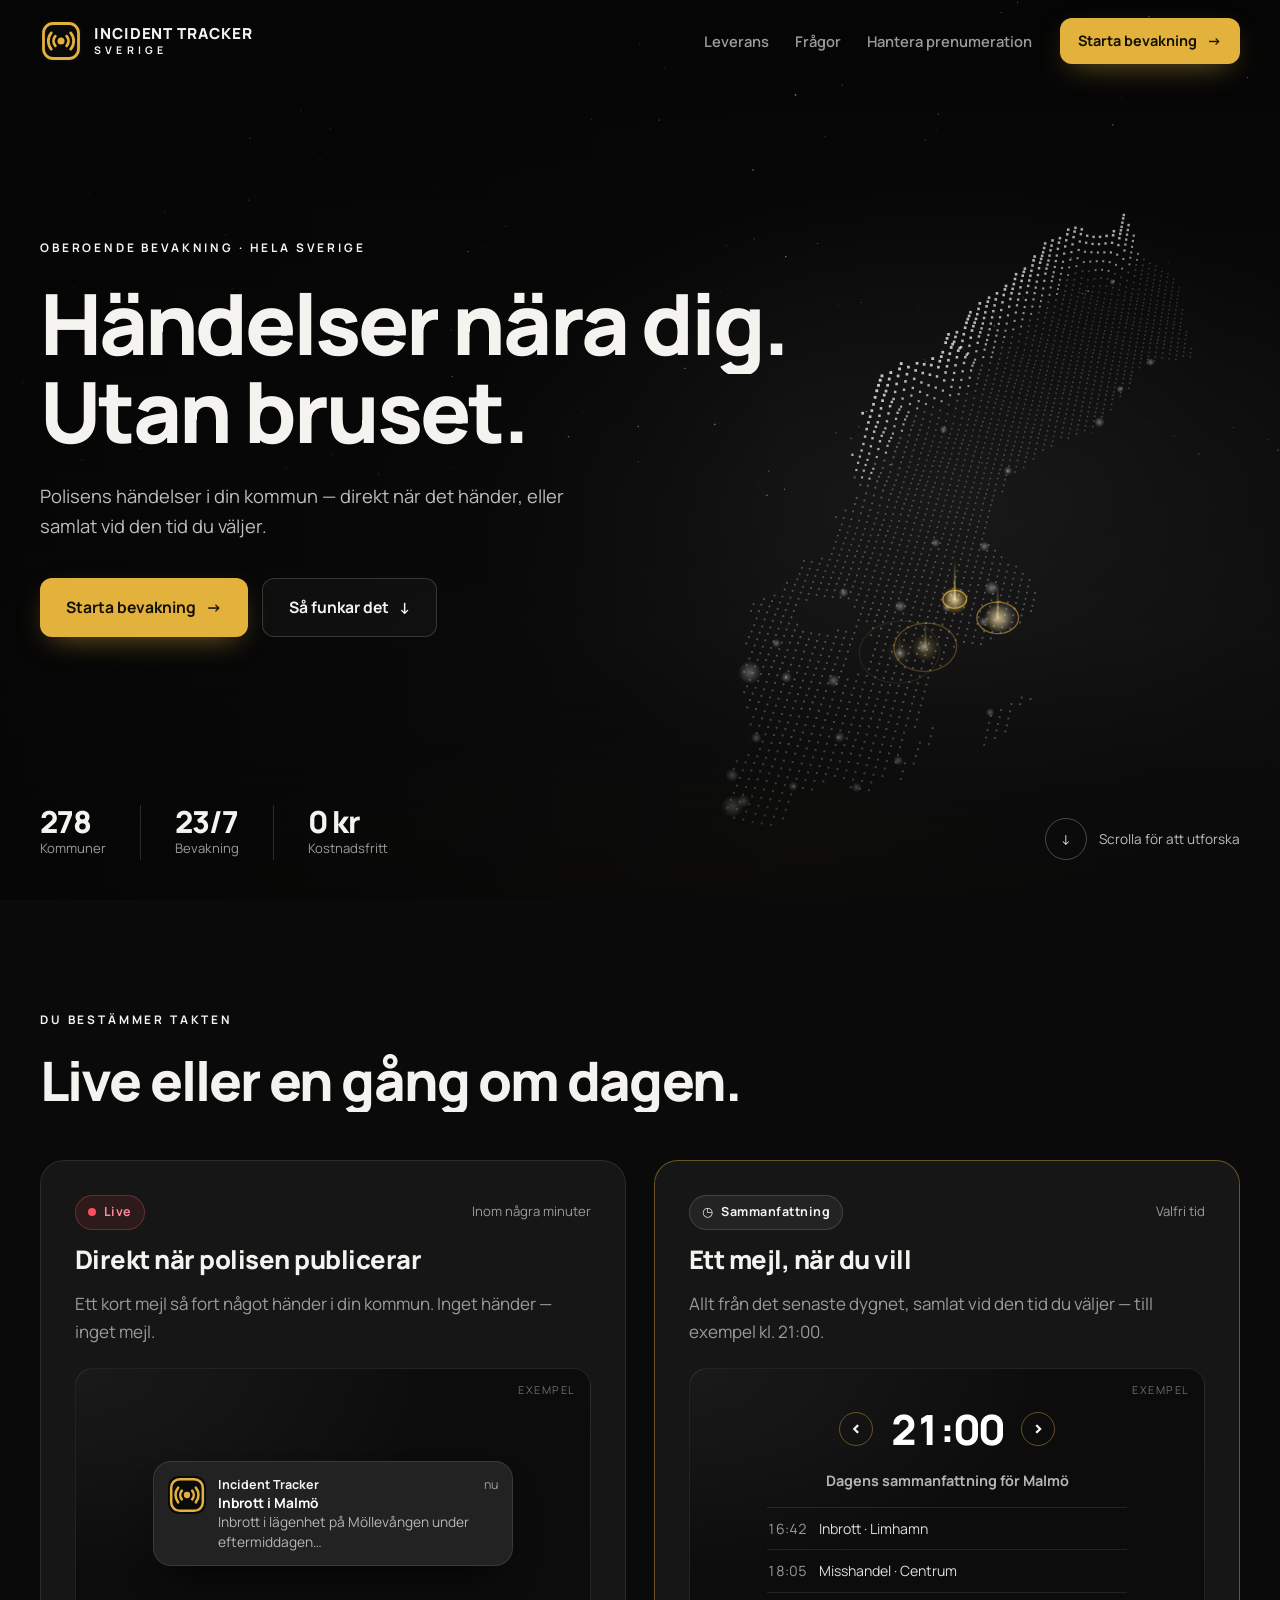
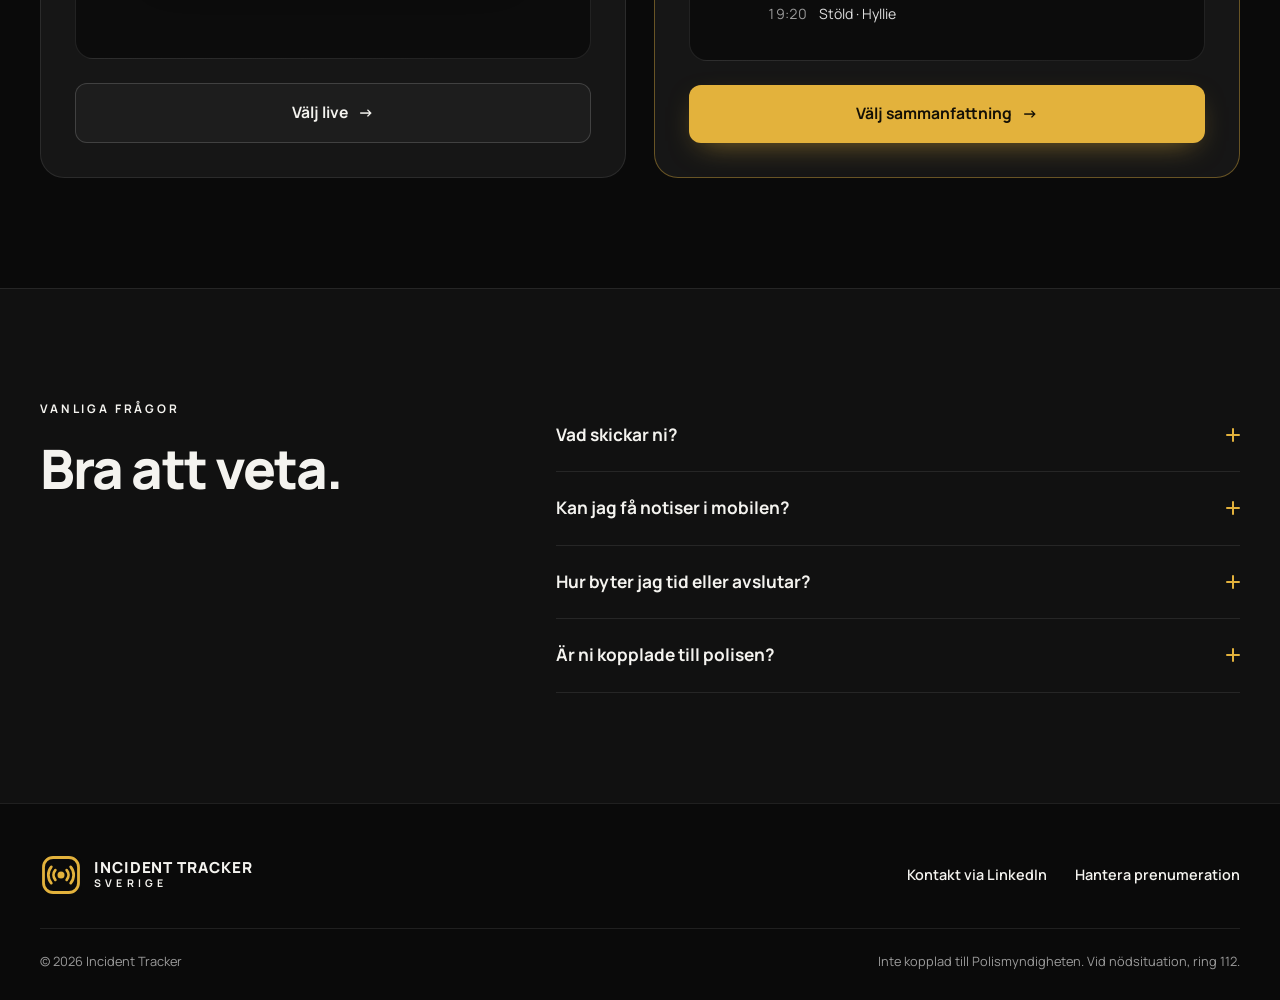
==== commit e16d757d: "Ny design, live/sammanfattning, hantera prenumeration" ====
--- a/frontend/index.html
+++ b/frontend/index.html
@@ -269,4 +269,4 @@
 <script src="map.js"></script>
 <script src="script.js"></script>
 </body>
-</html>
+</html>
--- a/frontend/style.css
+++ b/frontend/style.css
@@ -34,15 +34,13 @@
 h1 { font-size: clamp(2.7rem, 6.6vw, 5.6rem); }
 h2 { font-size: clamp(2rem, 4.4vw, 3.4rem); }
 h3 { font-size: 1.3rem; letter-spacing: -0.02em; line-height: 1.25; }
-.accent, .accent .word > span { color: var(--gold); }
+.accent, .accent .word > span { color: var(--text); }
 .lead { font-size: 1.15rem; max-width: 30em; }
 .muted { color: var(--muted); }
 .eyebrow {
   font-size: 0.74rem; font-weight: 700; letter-spacing: 0.24em; text-transform: uppercase;
-  color: var(--gold); margin-bottom: 22px;
-}
-.eyebrow-line { display: flex; align-items: center; gap: 14px; }
-.eyebrow-line::before { content: ""; width: 28px; height: 2px; background: var(--gold); border-radius: 2px; }
+  color: var(--text); margin-bottom: 22px;
+}
 
 /* Knappar */
 .btn {
@@ -57,7 +55,7 @@
 .btn-sm { padding: 11px 18px; font-size: 0.9rem; }
 .btn-block { width: 100%; }
 .btn:disabled { opacity: .6; cursor: wait; }
-.link-btn { color: var(--gold); text-decoration: underline; text-underline-offset: 3px; font-weight: 600; }
+.link-btn { color: var(--text); text-decoration: underline; text-underline-offset: 3px; font-weight: 600; }
 
 /* Laddningsskärm */
 .loader {
@@ -81,7 +79,7 @@
 .brand-mark { width: 42px; height: 42px; display: block; }
 .brand-text { display: flex; flex-direction: column; line-height: 1.2; white-space: nowrap; }
 .brand-name { font-weight: 800; letter-spacing: .06em; font-size: .95rem; }
-.brand-sub { font-size: .66rem; letter-spacing: .4em; color: var(--gold); font-weight: 700; }
+.brand-sub { font-size: .66rem; letter-spacing: .4em; color: var(--text); font-weight: 700; }
 .nav-links { display: flex; align-items: center; gap: 26px; margin-left: auto; font-size: .92rem; font-weight: 600; white-space: nowrap; }
 .nav-links a, .nav-manage { color: var(--muted); transition: color .2s; }
 .nav-links a:hover, .nav-manage:hover { color: var(--text); }
@@ -145,8 +143,8 @@
 .mode h3 { font-size: 1.6rem; }
 .pill {
   display: inline-flex; align-items: center; gap: 8px; padding: 6px 12px; border-radius: 99px;
-  font-size: .78rem; font-weight: 700; letter-spacing: .04em; color: var(--gold);
-  background: rgba(227, 178, 60, .1); border: 1px solid rgba(227, 178, 60, .3);
+  font-size: .78rem; font-weight: 700; letter-spacing: .04em; color: var(--text);
+  background: rgba(255, 255, 255, .06); border: 1px solid rgba(255, 255, 255, .14);
 }
 .pill-live { color: #ff8a95; background: rgba(255, 77, 94, .1); border-color: rgba(255, 77, 94, .3); }
 .live-dot { width: 8px; height: 8px; border-radius: 50%; background: var(--live); display: inline-block; animation: live 1.8s infinite; }
@@ -172,11 +170,11 @@
 .notif-body { color: #b5b5b5; }
 .digest { width: 100%; max-width: 360px; color: #ddd; }
 .digest-clock { display: flex; align-items: center; justify-content: center; gap: 18px; font-size: 2.6rem; font-weight: 800; letter-spacing: -.03em; color: #fff; font-variant-numeric: tabular-nums; }
-.clock-btn { width: 34px; height: 34px; border-radius: 50%; border: 1px solid rgba(227, 178, 60, .4); font-size: 1.2rem; color: var(--gold); line-height: 1; }
+.clock-btn { width: 34px; height: 34px; border-radius: 50%; border: 1px solid rgba(227, 178, 60, .4); font-size: 1.2rem; color: var(--text); line-height: 1; }
 .clock-btn:hover { background: rgba(227, 178, 60, .15); }
 .digest-title { text-align: center; font-weight: 700; font-size: .9rem; margin: 6px 0 14px; color: #b5b5b5; }
 .digest-list li { display: flex; gap: 12px; padding: 9px 0; border-top: 1px solid var(--line); font-size: .88rem; }
-.digest-list span { color: var(--gold); font-variant-numeric: tabular-nums; }
+.digest-list span { color: var(--muted); font-variant-numeric: tabular-nums; }
 
 /* FAQ */
 .faq-wrap { display: grid; grid-template-columns: .8fr 1.2fr; gap: 60px; align-items: start; }
@@ -194,7 +192,7 @@
 .footer-inner { display: flex; justify-content: space-between; align-items: center; gap: 24px; flex-wrap: wrap; }
 .footer-links { display: flex; gap: 28px; flex-wrap: wrap; }
 .footer-links a, .footer-links .link-btn { color: var(--text); text-decoration: none; font-weight: 600; }
-.footer-links a:hover, .footer-links .link-btn:hover { color: var(--gold); }
+.footer-links a:hover, .footer-links .link-btn:hover { color: var(--muted); }
 .footer-bottom { display: flex; justify-content: space-between; gap: 12px; margin-top: 32px; padding-top: 22px; border-top: 1px solid var(--line); font-size: .8rem; }
 
 /* Modal och formulär */
@@ -305,4 +303,4 @@
 @media (prefers-reduced-motion: reduce) {
   *, *::before, *::after { animation: none !important; transition: none !important; }
   html { scroll-behavior: auto; }
-}
+}
